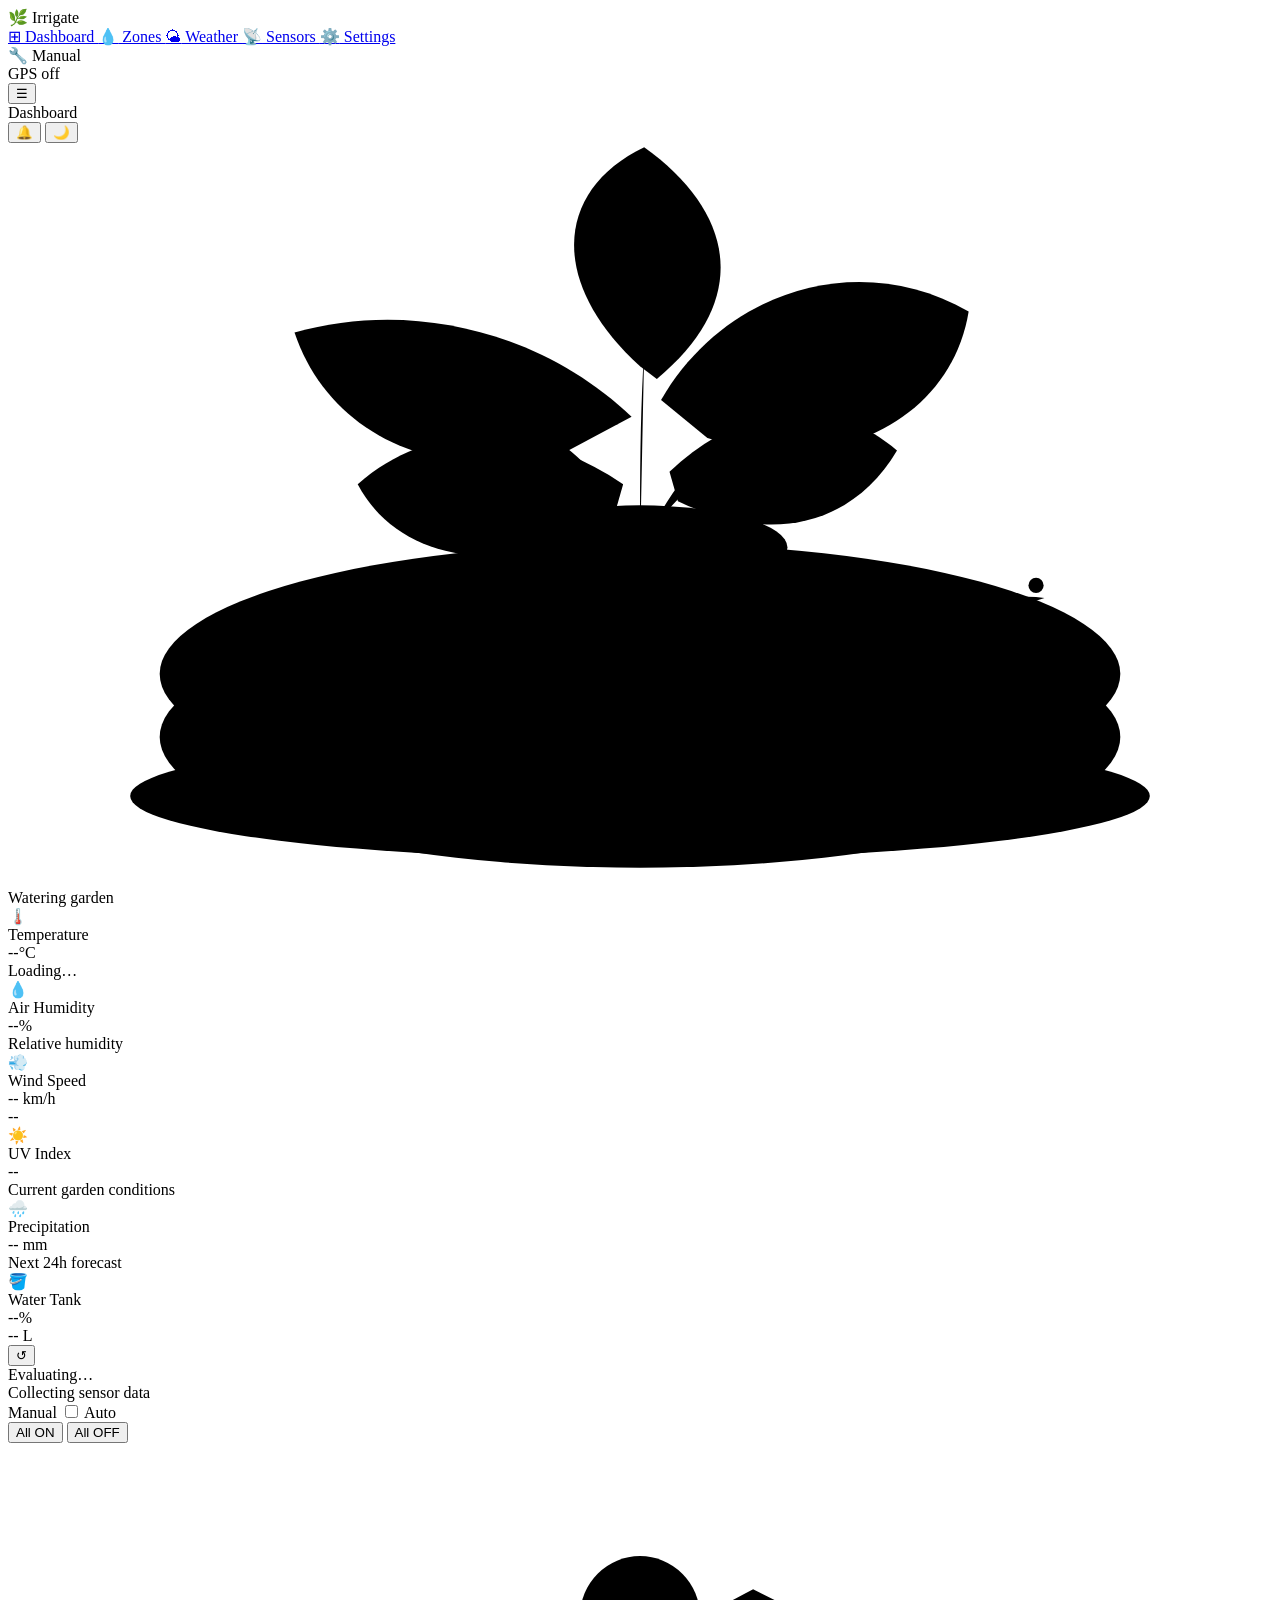
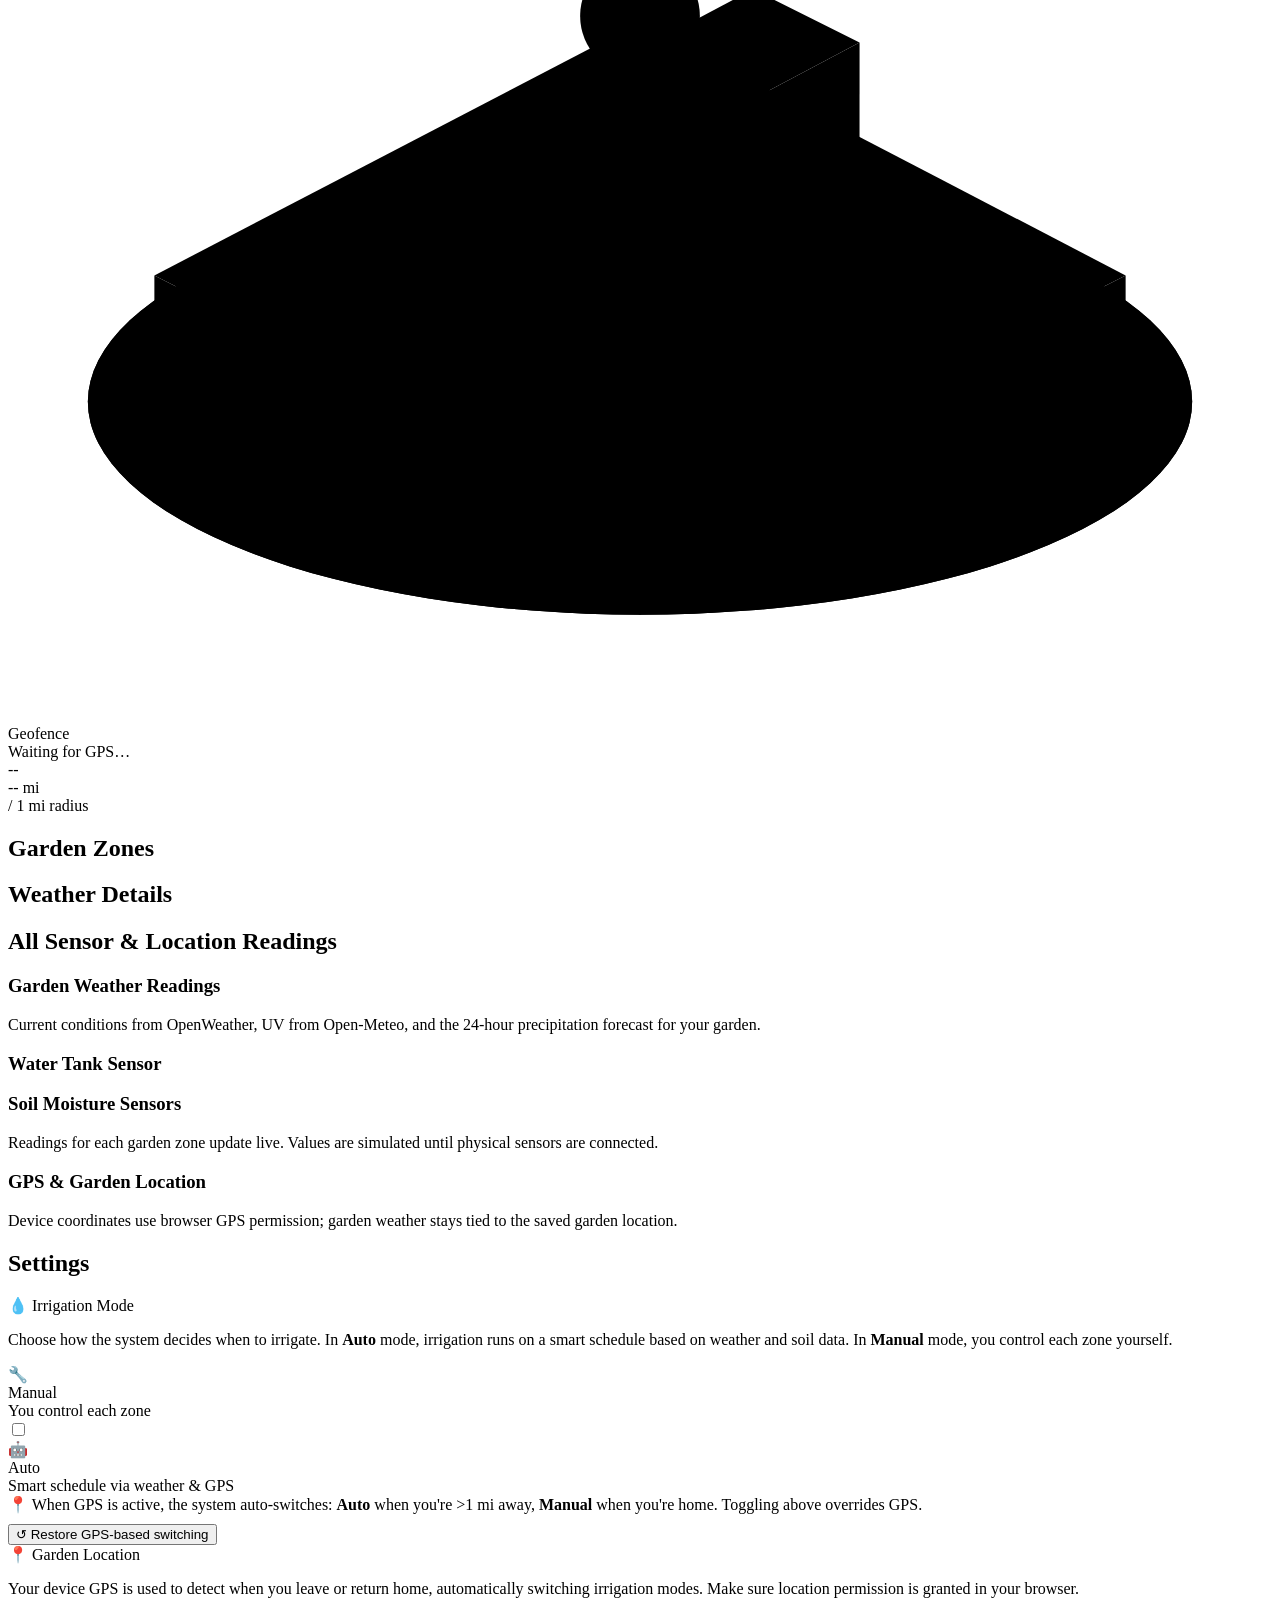
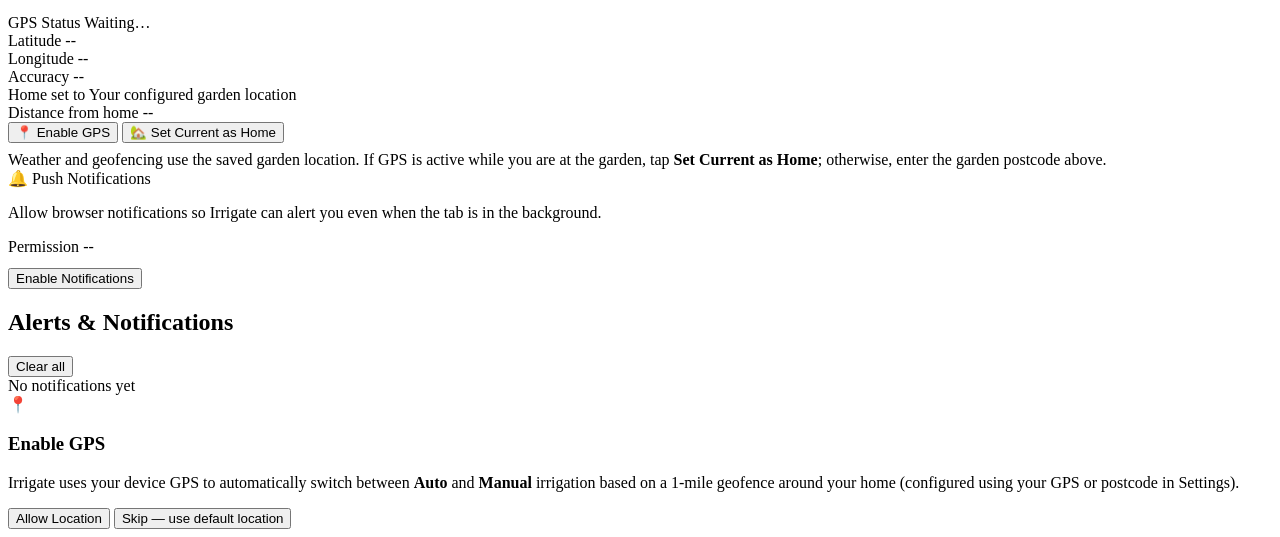
==== templates/index.html @ 815a8d0c "Match watering animation to 3D plant reference" ====
<!DOCTYPE html>
<html lang="en">
<head>
  <meta charset="UTF-8" />
  <meta name="viewport" content="width=device-width, initial-scale=1.0" />
  <title>🌿 Irrigate — Smart Garden</title>
  <link rel="stylesheet" href="static/css/style.css" />
  <link rel="preconnect" href="https://fonts.googleapis.com" />
  <link href="https://fonts.googleapis.com/css2?family=Inter:wght@300;400;500;600;700&display=swap" rel="stylesheet" />
  <script src="https://cdn.socket.io/4.7.2/socket.io.min.js"></script>
</head>
<body class="dark">

<!-- ══════════════════════════════════════════
     SIDEBAR
═══════════════════════════════════════════ -->
<aside class="sidebar" id="sidebar">
  <div class="sidebar-logo">
    <span class="logo-icon">🌿</span>
    <span class="logo-text">Irrigate</span>
  </div>

  <nav class="sidebar-nav">
    <a href="#" class="nav-item active" data-section="dashboard">
      <span class="nav-icon">⊞</span> Dashboard
    </a>
    <a href="#" class="nav-item" data-section="zones">
      <span class="nav-icon">💧</span> Zones
    </a>
    <a href="#" class="nav-item" data-section="weather">
      <span class="nav-icon">🌤</span> Weather
    </a>
    <a href="#" class="nav-item" data-section="sensors">
      <span class="nav-icon">📡</span> Sensors
    </a>
    <a href="#" class="nav-item" data-section="settings">
      <span class="nav-icon">⚙️</span> Settings
    </a>
  </nav>

  <div class="sidebar-bottom">
    <!-- Mode pill -->
    <div class="mode-pill" id="mode-pill">
      <span id="mode-icon">🔧</span>
      <span id="mode-label">Manual</span>
    </div>
    <!-- GPS status -->
    <div class="gps-status" id="gps-status">
      <span class="gps-dot" id="gps-dot"></span>
      <span id="gps-text">GPS off</span>
    </div>
  </div>
</aside>

<!-- ══════════════════════════════════════════
     MAIN CONTENT
═══════════════════════════════════════════ -->
<main class="main">

  <!-- Top bar -->
  <header class="topbar">
    <button class="hamburger" id="hamburger" aria-label="Toggle sidebar">☰</button>
    <div class="topbar-title" id="page-title">Dashboard</div>
    <div class="topbar-actions">
      <div class="connection-dot" id="conn-dot" title="Disconnected"></div>
      <button class="btn btn-sm btn-ghost topbar-alerts" id="alerts-btn" type="button" title="Open alerts" aria-label="Open alerts">
        <span aria-hidden="true">🔔</span>
        <span class="badge topbar-badge" id="notif-badge" style="display:none">0</span>
      </button>
      <button class="btn btn-sm btn-ghost" id="theme-btn" title="Toggle theme">🌙</button>
    </div>
  </header>

  <!-- ── DASHBOARD ── -->
  <section class="section active" id="section-dashboard">

    <div class="watering-animation" id="watering-animation" aria-hidden="true">
      <svg class="watering-animation-art" viewBox="0 0 300 176" focusable="false" role="img" aria-label="Animated potted plant on an aqua irrigation platform">
        <defs>
          <linearGradient id="watering-platform-side" x1="0" y1="0" x2="0" y2="1">
            <stop offset="0" stop-color="#149d8c" />
            <stop offset="1" stop-color="#075d60" />
          </linearGradient>
          <radialGradient id="watering-platform-surface" cx="45%" cy="32%" r="75%">
            <stop offset="0" stop-color="#42ffe0" />
            <stop offset=".72" stop-color="#14ddc8" />
            <stop offset="1" stop-color="#08a999" />
          </radialGradient>
          <linearGradient id="watering-pot-surface" x1="0" y1="0" x2="1" y2=".7">
            <stop offset="0" stop-color="#e8a36a" />
            <stop offset=".48" stop-color="#b9673c" />
            <stop offset="1" stop-color="#773d2d" />
          </linearGradient>
          <linearGradient id="watering-leaf-surface" x1="0" y1="0" x2="1" y2="1">
            <stop offset="0" stop-color="#d8f442" />
            <stop offset=".5" stop-color="#8cca32" />
            <stop offset="1" stop-color="#398b43" />
          </linearGradient>
          <linearGradient id="watering-leaf-light" x1="0" y1="0" x2="1" y2="1">
            <stop offset="0" stop-color="#efff73" />
            <stop offset="1" stop-color="#83c83d" />
          </linearGradient>
        </defs>
        <ellipse class="watering-shadow" cx="150" cy="155" rx="121" ry="15" />
        <g class="watering-platform">
          <ellipse class="watering-platform-side" cx="150" cy="141" rx="114" ry="31" />
          <ellipse class="watering-platform-top" cx="150" cy="126" rx="114" ry="31" />
          <ellipse class="watering-platform-edge" cx="150" cy="126" rx="108" ry="27" />
          <ellipse class="watering-platform-highlight" cx="150" cy="127" rx="82" ry="19" />
        </g>
        <g class="watering-orbit">
          <ellipse cx="150" cy="126" rx="96" ry="23" />
          <circle class="watering-drop drop-one" cx="63" cy="120" r="2.2" />
          <circle class="watering-drop drop-two" cx="228" cy="132" r="2.6" />
        </g>
        <g class="watering-plant">
          <g class="plant-leaf leaf-left">
            <path class="leaf-fill" d="M148 65C127 45 96 37 68 45c8 24 34 37 65 28Z" />
            <path class="leaf-vein" d="M145 67C120 56 97 48 74 47" />
          </g>
          <g class="plant-leaf leaf-right">
            <path class="leaf-fill leaf-fill-light" d="M155 61c15-26 47-36 73-21-4 25-31 40-62 30Z" />
            <path class="leaf-vein" d="M159 64c21-12 41-19 63-22" />
          </g>
          <g class="plant-leaf leaf-low">
            <path class="leaf-fill" d="M146 81c-22-15-46-15-63 0 10 19 37 23 61 7Z" />
            <path class="leaf-vein" d="M143 84c-19-7-36-9-53-3" />
          </g>
          <g class="plant-leaf leaf-top">
            <path class="leaf-fill leaf-fill-light" d="M150 53c-22-20-20-42 1-52 21 15 26 36 3 55Z" />
            <path class="leaf-vein" d="M151 51c1-18 1-31 0-45" />
          </g>
          <g class="plant-leaf leaf-right-low">
            <path class="leaf-fill" d="M157 78c18-17 39-18 54-5-10 17-29 23-52 12Z" />
            <path class="leaf-vein" d="M160 81c16-8 30-10 45-8" />
          </g>
          <path class="plant-stem" d="M150 98c0-19 0-33 1-49M148 97c-2-14-12-23-23-30M153 91c7-13 16-22 27-29" />
          <path class="plant-pot" d="M116 96h68l-8 27c-15 10-37 10-52 0Z" />
          <ellipse class="plant-pot-rim" cx="150" cy="96" rx="35" ry="10" />
          <ellipse class="plant-soil" cx="150" cy="96" rx="28" ry="6.4" />
          <path class="plant-pot-shine" d="M123 101l5 18" />
        </g>
        <g class="irrigation-spray">
          <path d="M221 116q13-10 25-8M220 120q17-3 30 3M218 124q10 3 17 10" />
          <circle class="watering-drop drop-three" cx="244" cy="105" r="1.8" />
          <circle class="watering-drop drop-four" cx="250" cy="124" r="1.5" />
          <circle class="watering-drop drop-five" cx="235" cy="139" r="1.7" />
        </g>
        <g class="irrigation-emitter">
          <rect x="216" y="119" width="5" height="14" rx="2" />
          <circle cx="218.5" cy="118" r="3" />
        </g>
      </svg>
      <span class="watering-animation-label" id="watering-animation-label">Watering garden</span>
    </div>

    <!-- Weather summary row -->
    <div class="card-row">
      <div class="card card-weather" id="card-weather">
        <div class="card-icon">🌡️</div>
        <div class="card-body">
          <div class="card-label">Temperature</div>
          <div class="card-value" id="temp-val">--°C</div>
          <div class="card-sub" id="weather-desc">Loading…</div>
        </div>
      </div>
      <div class="card" id="card-humidity">
        <div class="card-icon">💧</div>
        <div class="card-body">
          <div class="card-label">Air Humidity</div>
          <div class="card-value" id="humidity-val">--%</div>
          <div class="card-sub" id="humidity-sub">Relative humidity</div>
        </div>
      </div>
      <div class="card" id="card-wind">
        <div class="card-icon">💨</div>
        <div class="card-body">
          <div class="card-label">Wind Speed</div>
          <div class="card-value" id="wind-val">-- km/h</div>
          <div class="card-sub" id="wind-sub">--</div>
        </div>
      </div>
      <div class="card" id="card-uv">
        <div class="card-icon">☀️</div>
        <div class="card-body">
          <div class="card-label">UV Index</div>
          <div class="card-value" id="uv-val">--</div>
          <div class="card-sub" id="uv-sub">Current garden conditions</div>
        </div>
      </div>
      <div class="card" id="card-precipitation">
        <div class="card-icon">🌧️</div>
        <div class="card-body">
          <div class="card-label">Precipitation</div>
          <div class="card-value" id="precip-val">-- mm</div>
          <div class="card-sub" id="precip-sub">Next 24h forecast</div>
        </div>
      </div>
      <div class="card" id="card-tank">
        <div class="card-icon">🪣</div>
        <div class="card-body">
          <div class="card-label">Water Tank</div>
          <div class="card-value" id="tank-pct">--%</div>
          <div class="card-sub" id="tank-litres">-- L</div>
        </div>
        <button class="refill-btn" id="refill-btn" title="Refill tank">↺</button>
      </div>
    </div>

    <!-- Irrigation status banner with mode toggle -->
    <div class="irrigation-banner" id="irrigation-banner">
      <div class="banner-left">
        <div class="banner-indicator" id="banner-indicator">
          <div class="pulse-ring"></div>
          <div class="pulse-dot"></div>
        </div>
        <div>
          <div class="banner-title" id="banner-title">Evaluating…</div>
          <div class="banner-sub" id="banner-sub">Collecting sensor data</div>
        </div>
      </div>
      <div class="banner-right">
        <!-- Mode toggle -->
        <div class="mode-toggle-wrap">
          <span class="mode-toggle-label" id="mode-toggle-left">Manual</span>
          <label class="mode-toggle" title="Switch irrigation mode">
            <input type="checkbox" id="mode-checkbox" />
            <span class="mode-slider"></span>
          </label>
          <span class="mode-toggle-label" id="mode-toggle-right">Auto</span>
        </div>
        <div class="banner-zone-btns">
          <button class="btn btn-sm btn-success" id="btn-all-on">All ON</button>
          <button class="btn btn-sm btn-danger"  id="btn-all-off">All OFF</button>
        </div>
      </div>
    </div>

    <!-- Zone cards -->
    <div class="zones-grid" id="zones-grid"></div>

    <!-- Geofence card — GPS only -->
    <div class="geo-card">
      <div class="geo-visual" aria-hidden="true">
        <svg viewBox="0 0 190 132" focusable="false">
          <ellipse class="geo-radius-glow" cx="95" cy="84" rx="83" ry="32" />
          <ellipse class="geo-radius-ring" cx="95" cy="84" rx="83" ry="32" />
          <polygon class="geo-platform-side geo-platform-left" points="22,65 95,102 95,116 22,79" />
          <polygon class="geo-platform-side geo-platform-right" points="95,102 168,65 168,79 95,116" />
          <polygon class="geo-platform-top" points="95,27 168,65 95,102 22,65" />
          <polygon class="geo-bed" points="52,60 78,46 99,57 73,71" />
          <polygon class="geo-bed-inner" points="58,59 78,49 93,57 73,67" />
          <polygon class="geo-bed" points="94,79 120,65 145,78 119,92" />
          <polygon class="geo-bed-inner" points="101,78 120,68 138,78 119,88" />
          <path class="geo-path" d="m82 43 16-8 35 18-16 8Z" />
          <g class="geo-greenhouse">
            <path class="greenhouse-side" d="m111 39 17-9v19l-17 9Z" />
            <path class="greenhouse-front" d="m95 31 16 8v19l-16-8Z" />
            <path class="greenhouse-roof" d="m95 31 17-9 16 8-17 9Z" />
            <path class="greenhouse-ridge" d="m112 22v26" />
          </g>
          <g class="geo-pin">
            <circle cx="95" cy="26" r="9" />
            <path d="M95 39 90 29h10Z" />
            <circle class="geo-pin-core" cx="95" cy="26" r="3" />
          </g>
        </svg>
      </div>
      <div class="geo-body">
        <div class="geo-title">Geofence</div>
        <div class="geo-sub" id="geo-sub">Waiting for GPS…</div>
        <div class="geo-coords" id="geo-coords">--</div>
      </div>
      <div class="geo-right">
        <div class="geo-distance" id="geo-distance">-- mi</div>
        <div class="geo-radius">/ 1 mi radius</div>
      </div>
    </div>

  </section>

  <!-- ── ZONES ── -->
  <section class="section" id="section-zones">
    <h2 class="section-heading">Garden Zones</h2>
    <div class="zones-detail-grid" id="zones-detail-grid"></div>
  </section>

  <!-- ── WEATHER ── -->
  <section class="section" id="section-weather">
    <h2 class="section-heading">Weather Details</h2>
    <div class="weather-detail-grid" id="weather-detail-grid"></div>
  </section>

  <!-- ── SENSORS ── -->
  <section class="section" id="section-sensors">
    <h2 class="section-heading">All Sensor &amp; Location Readings</h2>
    <div class="sensor-group">
      <div class="sensor-group-heading">
        <h3 class="sensor-group-title">Garden Weather Readings</h3>
        <p class="sensor-group-note">Current conditions from OpenWeather, UV from Open-Meteo, and the 24-hour precipitation forecast for your garden.</p>
      </div>
      <div class="sensor-grid" id="weather-sensor-grid"></div>
    </div>
    <div class="sensor-group">
      <div class="sensor-group-heading">
        <h3 class="sensor-group-title">Water Tank Sensor</h3>
      </div>
      <div class="sensor-grid" id="sensor-grid"></div>
    </div>
    <div class="sensor-group">
      <div class="sensor-group-heading">
        <h3 class="sensor-group-title">Soil Moisture Sensors</h3>
        <p class="sensor-group-note">Readings for each garden zone update live. Values are simulated until physical sensors are connected.</p>
      </div>
      <div class="sensor-grid" id="moisture-sensor-grid"></div>
    </div>
    <div class="sensor-group">
      <div class="sensor-group-heading">
        <h3 class="sensor-group-title">GPS &amp; Garden Location</h3>
        <p class="sensor-group-note">Device coordinates use browser GPS permission; garden weather stays tied to the saved garden location.</p>
      </div>
      <div class="sensor-grid" id="gps-sensor-grid"></div>
    </div>
  </section>

  <!-- ── SETTINGS ── -->
  <section class="section" id="section-settings">
    <h2 class="section-heading">Settings</h2>
    <div class="settings-grid">

      <!-- Irrigation Mode card -->
      <div class="settings-card">
        <div class="settings-card-title">💧 Irrigation Mode</div>
        <p class="settings-desc">
          Choose how the system decides when to irrigate. In <strong>Auto</strong> mode, irrigation runs on a smart schedule based on weather and soil data. In <strong>Manual</strong> mode, you control each zone yourself.
        </p>
        <div class="mode-option-row">
          <div class="mode-option" id="opt-manual">
            <div class="mode-option-icon">🔧</div>
            <div class="mode-option-title">Manual</div>
            <div class="mode-option-desc">You control each zone</div>
          </div>
          <label class="mode-toggle big">
            <input type="checkbox" id="mode-checkbox-settings" />
            <span class="mode-slider"></span>
          </label>
          <div class="mode-option" id="opt-auto">
            <div class="mode-option-icon">🤖</div>
            <div class="mode-option-title">Auto</div>
            <div class="mode-option-desc">Smart schedule via weather &amp; GPS</div>
          </div>
        </div>
        <div class="settings-note" id="mode-gps-note">
          📍 When GPS is active, the system auto-switches: <strong>Auto</strong> when you're &gt;1 mi away, <strong>Manual</strong> when you're home. Toggling above overrides GPS.
        </div>
        <button class="btn btn-sm btn-outline" id="restore-gps-mode-btn" style="margin-top:10px">
          ↺ Restore GPS-based switching
        </button>
      </div>

      <!-- Location card -->
      <div class="settings-card">
        <div class="settings-card-title">📍 Garden Location</div>
        <p class="settings-desc">
          Your device GPS is used to detect when you leave or return home, automatically switching irrigation modes. Make sure location permission is granted in your browser.
        </p>

        <div class="loc-info-grid">
          <div class="loc-info-row">
            <span class="loc-info-key">GPS Status</span>
            <span class="loc-info-val" id="sett-gps-status">Waiting…</span>
          </div>
          <div class="loc-info-row">
            <span class="loc-info-key">Latitude</span>
            <span class="loc-info-val" id="sett-lat">--</span>
          </div>
          <div class="loc-info-row">
            <span class="loc-info-key">Longitude</span>
            <span class="loc-info-val" id="sett-lon">--</span>
          </div>
          <div class="loc-info-row">
            <span class="loc-info-key">Accuracy</span>
            <span class="loc-info-val" id="sett-acc">--</span>
          </div>
          <div class="loc-info-row">
            <span class="loc-info-key">Home set to</span>
            <span class="loc-info-val" id="sett-home">Your configured garden location</span>
          </div>
          <div class="loc-info-row">
            <span class="loc-info-key">Distance from home</span>
            <span class="loc-info-val" id="sett-distance">--</span>
          </div>
        </div>

        <div class="loc-btn-row">
          <button class="btn btn-sm btn-primary" id="sett-gps-btn">📍 Enable GPS</button>
          <button class="btn btn-sm btn-outline" id="sett-set-home-btn">🏡 Set Current as Home</button>
        </div>
        <div class="settings-note" style="margin-top:8px">
          Weather and geofencing use the saved garden location. If GPS is active while you are at the garden, tap <strong>Set Current as Home</strong>; otherwise, enter the garden postcode above.
        </div>
      </div>

      <!-- Notifications card -->
      <div class="settings-card">
        <div class="settings-card-title">🔔 Push Notifications</div>
        <p class="settings-desc">Allow browser notifications so Irrigate can alert you even when the tab is in the background.</p>
        <div class="loc-info-grid">
          <div class="loc-info-row">
            <span class="loc-info-key">Permission</span>
            <span class="loc-info-val" id="sett-notif-perm">--</span>
          </div>
        </div>
        <button class="btn btn-sm btn-primary" id="sett-notif-btn" style="margin-top:12px">Enable Notifications</button>
      </div>

    </div>
  </section>

  <!-- ── NOTIFICATIONS ── -->
  <section class="section" id="section-notifications">
    <div class="notif-header">
      <h2 class="section-heading">Alerts &amp; Notifications</h2>
      <button class="btn btn-sm btn-ghost" id="clear-notifs-btn">Clear all</button>
    </div>
    <div class="notif-list" id="notif-list">
      <div class="notif-empty">No notifications yet</div>
    </div>
  </section>

</main>

<!-- Toast container -->
<div class="toast-container" id="toast-container"></div>

<!-- GPS permission modal -->
<div class="modal-overlay hidden" id="gps-modal">
  <div class="modal">
    <div class="modal-icon">📍</div>
    <h3>Enable GPS</h3>
    <p>Irrigate uses your device GPS to automatically switch between <strong>Auto</strong> and <strong>Manual</strong> irrigation based on a 1-mile geofence around your home (configured using your GPS or postcode in Settings).</p>
    <button class="btn btn-primary btn-full" id="gps-allow-btn">Allow Location</button>
    <button class="btn btn-ghost btn-full" id="gps-skip-btn">Skip — use default location</button>
  </div>
</div>

<script src="static/js/app.js"></script>
</body>
</html>
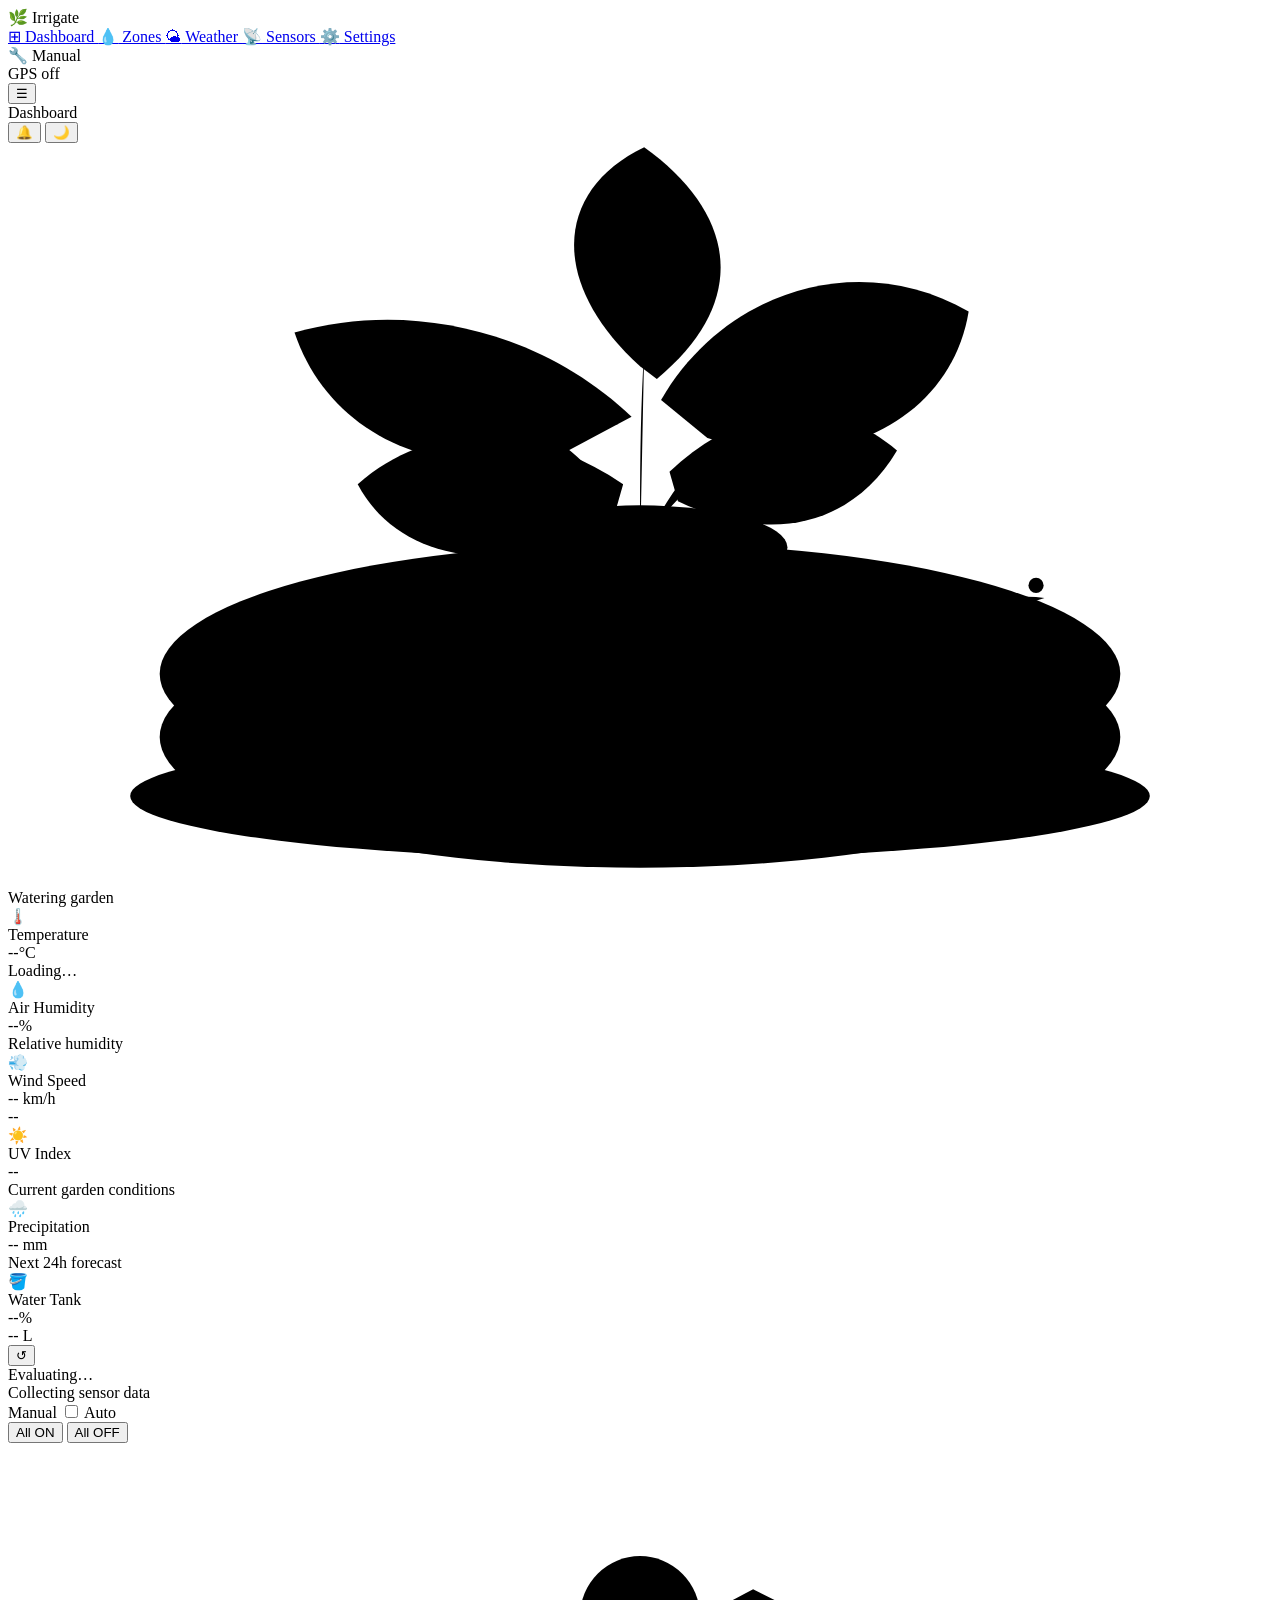
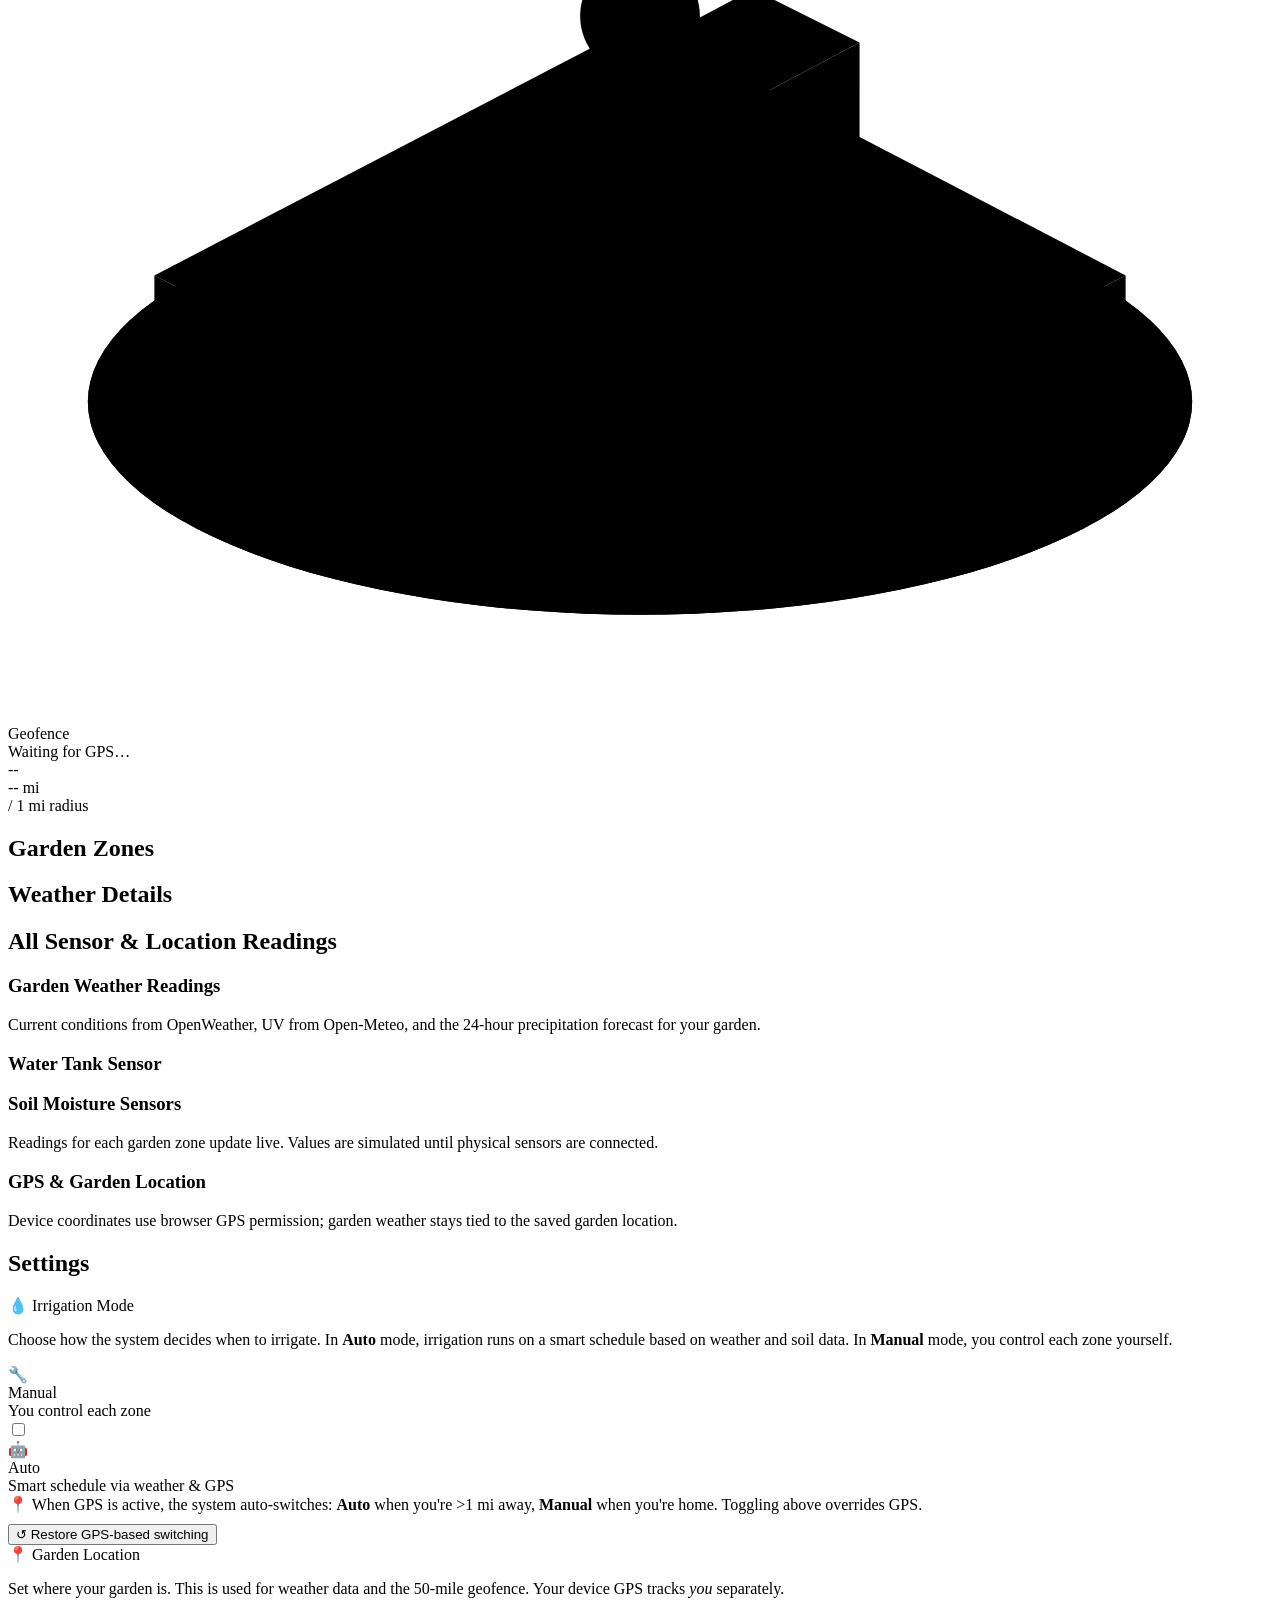
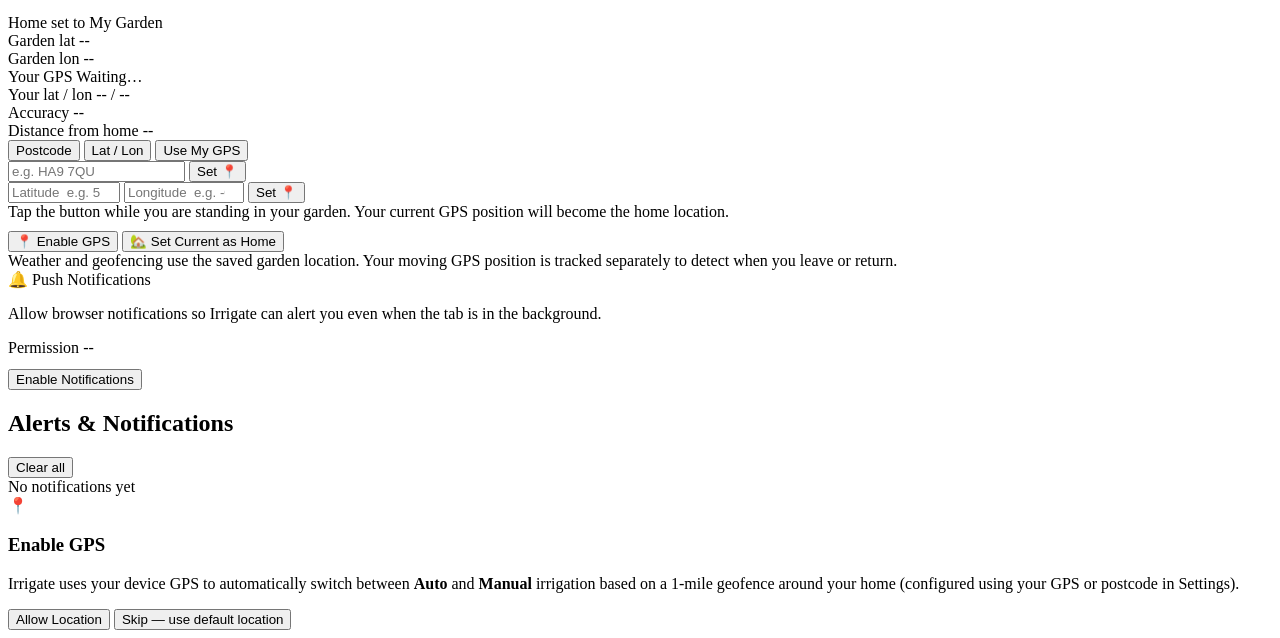
==== commit 96ec17d3: "feat: add postcode/lat-lon/GPS tabs for garden location in settings" ====
--- a/templates/index.html
+++ b/templates/index.html
@@ -362,42 +362,86 @@
       <div class="settings-card">
         <div class="settings-card-title">📍 Garden Location</div>
         <p class="settings-desc">
-          Your device GPS is used to detect when you leave or return home, automatically switching irrigation modes. Make sure location permission is granted in your browser.
+          Set where your garden is. This is used for weather data and the 50-mile geofence.
+          Your device GPS tracks <em>you</em> separately.
         </p>
 
+        <!-- Current home info -->
         <div class="loc-info-grid">
           <div class="loc-info-row">
-            <span class="loc-info-key">GPS Status</span>
+            <span class="loc-info-key">Home set to</span>
+            <span class="loc-info-val" id="sett-home">My Garden</span>
+          </div>
+          <div class="loc-info-row">
+            <span class="loc-info-key">Garden lat</span>
+            <span class="loc-info-val" id="sett-home-lat">--</span>
+          </div>
+          <div class="loc-info-row">
+            <span class="loc-info-key">Garden lon</span>
+            <span class="loc-info-val" id="sett-home-lon">--</span>
+          </div>
+          <div class="loc-info-row">
+            <span class="loc-info-key">Your GPS</span>
             <span class="loc-info-val" id="sett-gps-status">Waiting…</span>
           </div>
           <div class="loc-info-row">
-            <span class="loc-info-key">Latitude</span>
-            <span class="loc-info-val" id="sett-lat">--</span>
-          </div>
-          <div class="loc-info-row">
-            <span class="loc-info-key">Longitude</span>
-            <span class="loc-info-val" id="sett-lon">--</span>
+            <span class="loc-info-key">Your lat / lon</span>
+            <span class="loc-info-val"><span id="sett-lat">--</span> / <span id="sett-lon">--</span></span>
           </div>
           <div class="loc-info-row">
             <span class="loc-info-key">Accuracy</span>
             <span class="loc-info-val" id="sett-acc">--</span>
           </div>
           <div class="loc-info-row">
-            <span class="loc-info-key">Home set to</span>
-            <span class="loc-info-val" id="sett-home">Your configured garden location</span>
-          </div>
-          <div class="loc-info-row">
             <span class="loc-info-key">Distance from home</span>
             <span class="loc-info-val" id="sett-distance">--</span>
           </div>
         </div>
 
-        <div class="loc-btn-row">
-          <button class="btn btn-sm btn-primary" id="sett-gps-btn">📍 Enable GPS</button>
-          <button class="btn btn-sm btn-outline" id="sett-set-home-btn">🏡 Set Current as Home</button>
-        </div>
-        <div class="settings-note" style="margin-top:8px">
-          Weather and geofencing use the saved garden location. If GPS is active while you are at the garden, tap <strong>Set Current as Home</strong>; otherwise, enter the garden postcode above.
+        <!-- Input method tabs -->
+        <div class="loc-tabs">
+          <button class="loc-tab active" data-tab="postcode">Postcode</button>
+          <button class="loc-tab" data-tab="latlon">Lat / Lon</button>
+          <button class="loc-tab" data-tab="gps">Use My GPS</button>
+        </div>
+
+        <!-- Tab: Postcode -->
+        <div class="loc-tab-panel active" id="tab-postcode">
+          <div class="loc-input-row">
+            <input id="postcode-input" type="text" class="loc-input"
+                   placeholder="e.g. HA9 7QU" maxlength="8"
+                   autocomplete="off" spellcheck="false" />
+            <button class="btn btn-sm btn-primary" id="set-postcode-btn">Set 📍</button>
+          </div>
+          <div class="loc-feedback" id="postcode-result"></div>
+        </div>
+
+        <!-- Tab: Lat / Lon -->
+        <div class="loc-tab-panel" id="tab-latlon">
+          <div class="loc-input-row">
+            <input id="manual-lat" type="number" class="loc-input" step="0.000001"
+                   min="-90" max="90" placeholder="Latitude  e.g. 51.5603" />
+            <input id="manual-lon" type="number" class="loc-input" step="0.000001"
+                   min="-180" max="180" placeholder="Longitude  e.g. -0.2937" />
+            <button class="btn btn-sm btn-primary" id="set-latlon-btn">Set 📍</button>
+          </div>
+          <div class="loc-feedback" id="latlon-result"></div>
+        </div>
+
+        <!-- Tab: GPS -->
+        <div class="loc-tab-panel" id="tab-gps">
+          <p class="settings-desc" style="margin:0">
+            Tap the button while you are standing in your garden. Your current GPS position will become the home location.
+          </p>
+          <div class="loc-btn-row" style="margin-top:10px">
+            <button class="btn btn-sm btn-primary" id="sett-gps-btn">📍 Enable GPS</button>
+            <button class="btn btn-sm btn-outline" id="sett-set-home-btn">🏡 Set Current as Home</button>
+          </div>
+          <div class="loc-feedback" id="gps-home-result"></div>
+        </div>
+
+        <div class="settings-note">
+          Weather and geofencing use the saved garden location. Your moving GPS position is tracked separately to detect when you leave or return.
         </div>
       </div>
 
@@ -444,6 +488,6 @@
   </div>
 </div>
 
-<script src="static/js/app.js"></script>
+<script src="static/js/app.js?v=auto-hold-2"></script>
 </body>
 </html>
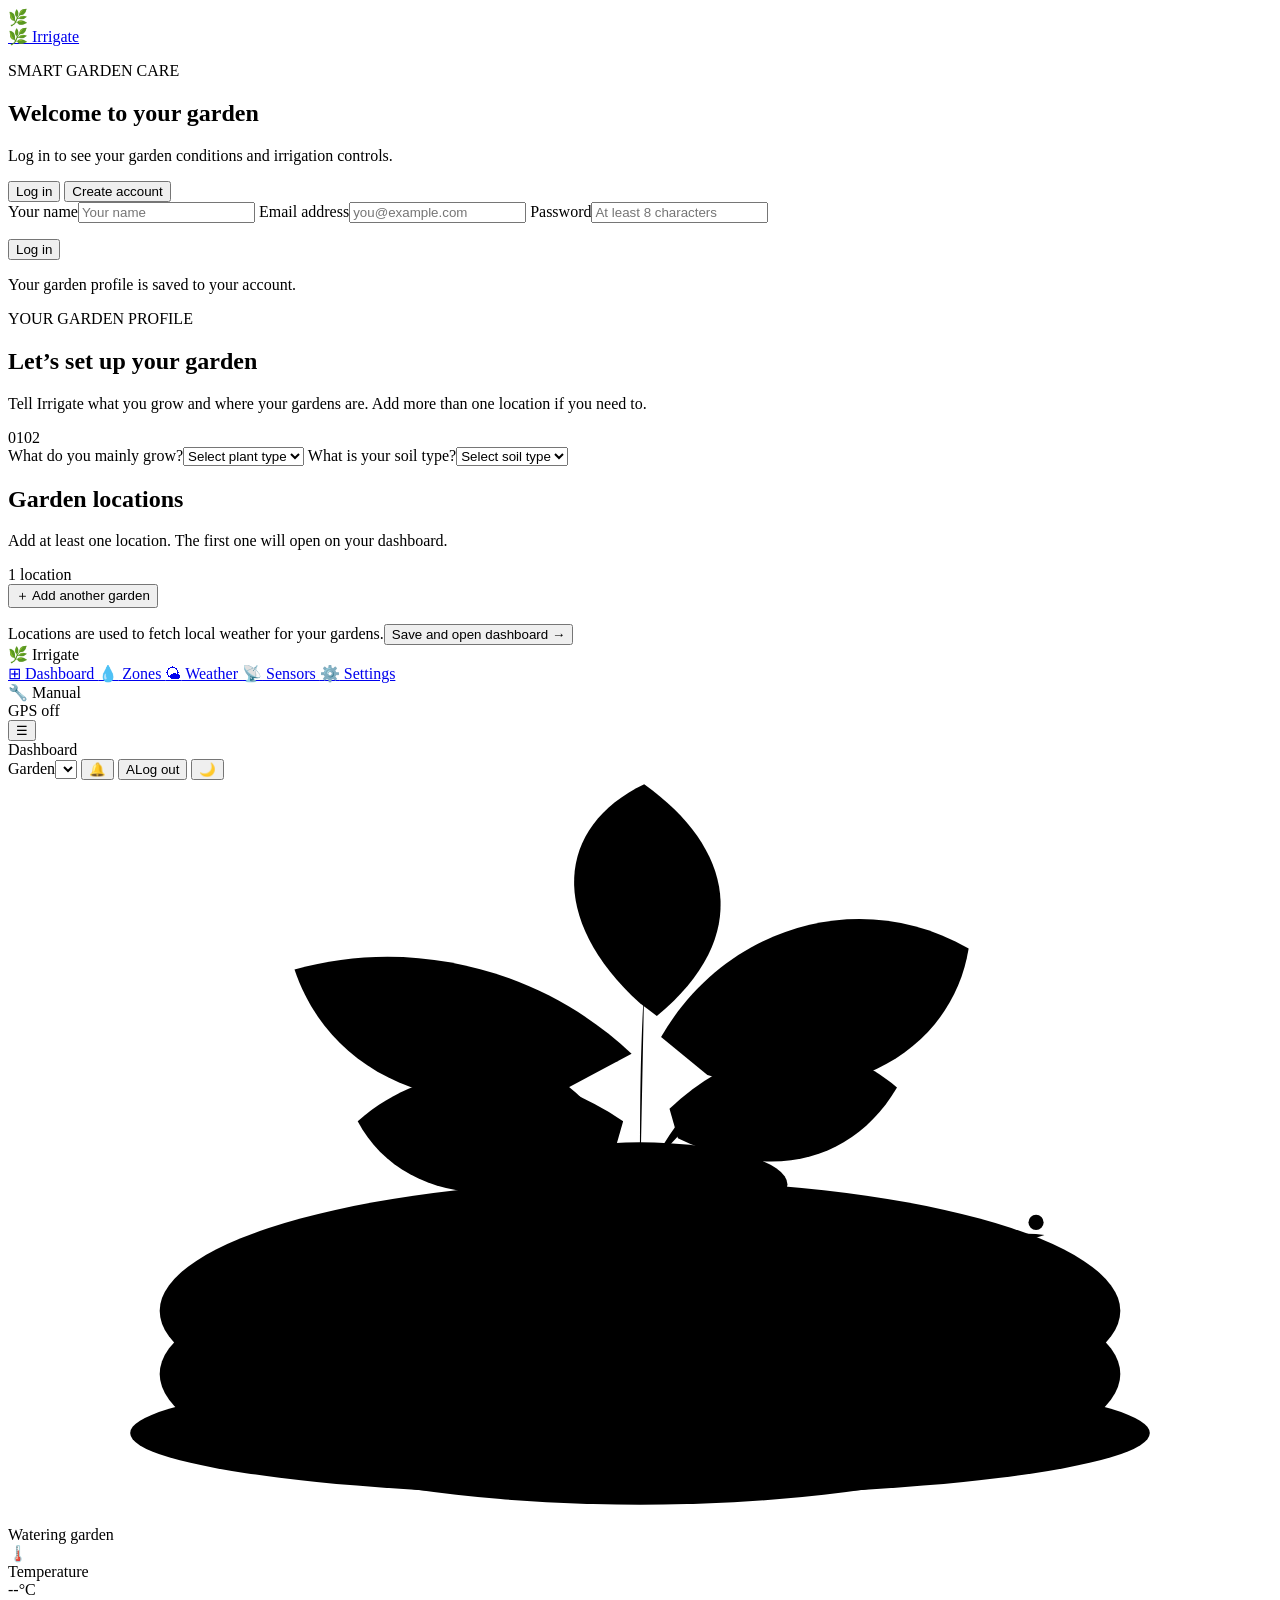
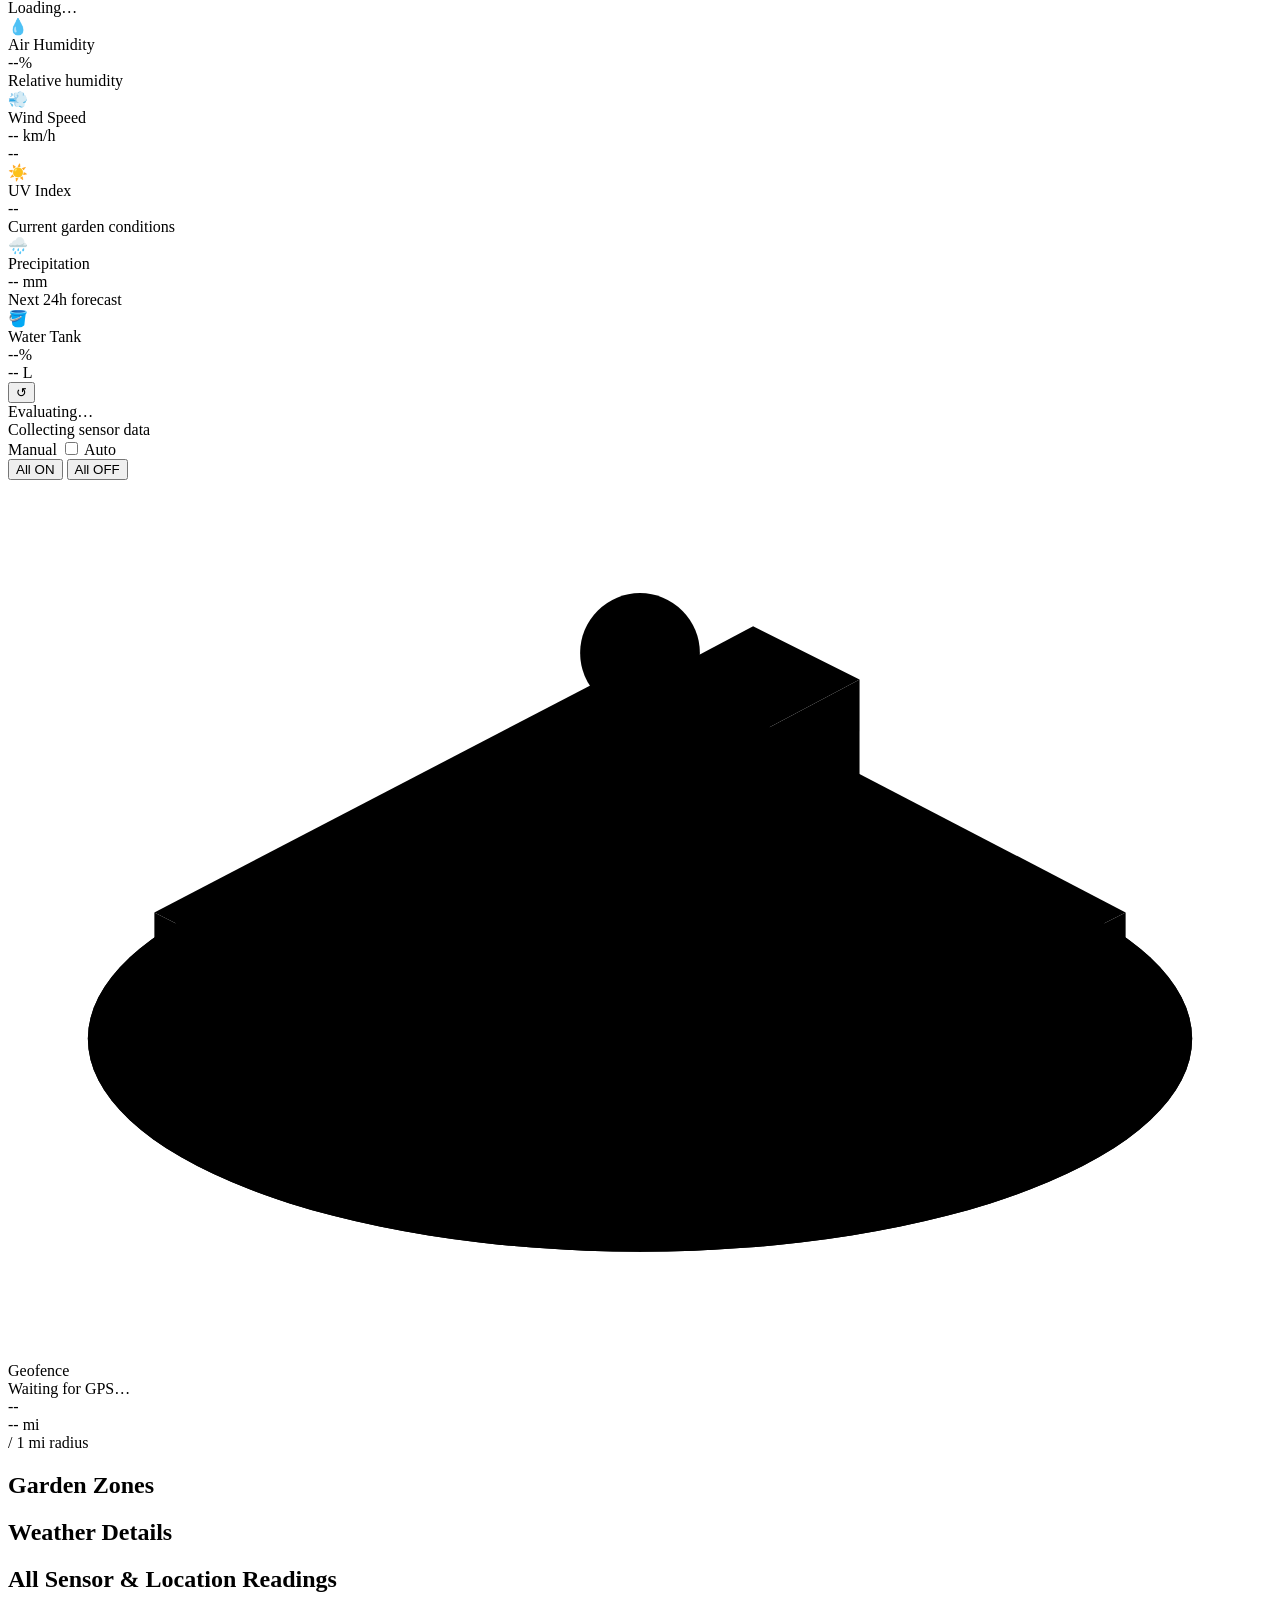
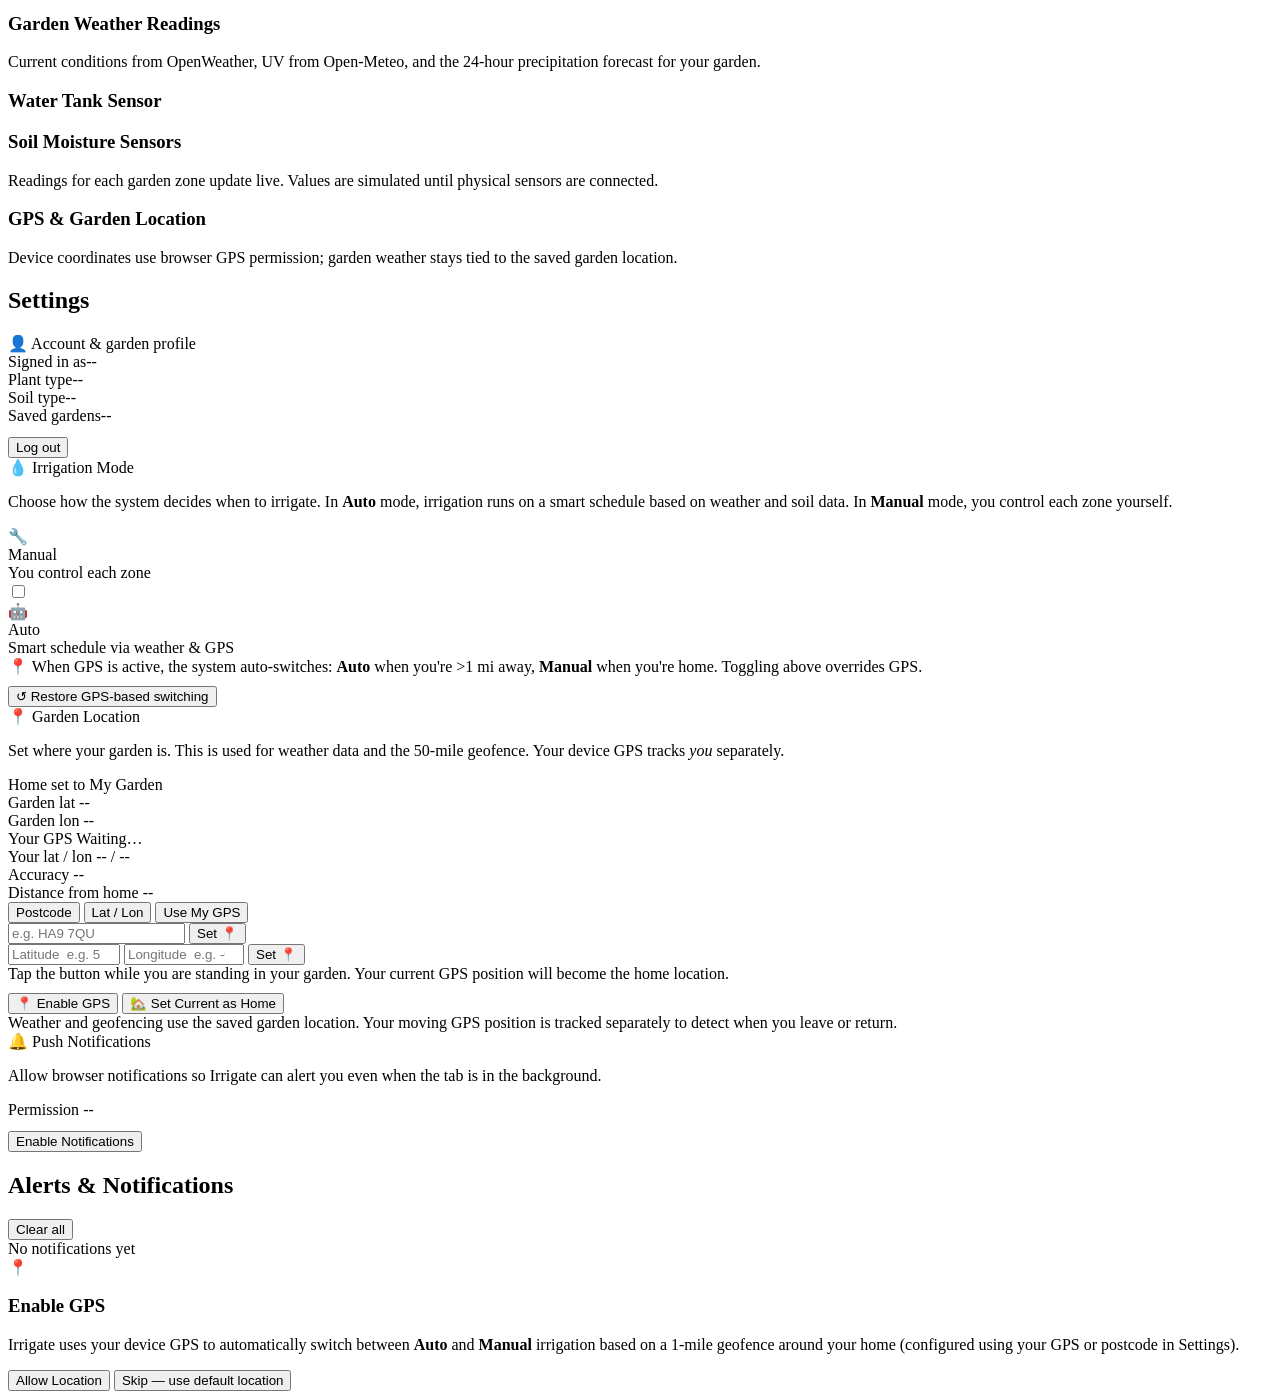
==== commit 2c7238e3: "Add account login and garden onboarding" ====
--- a/templates/index.html
+++ b/templates/index.html
@@ -4,12 +4,68 @@
   <meta charset="UTF-8" />
   <meta name="viewport" content="width=device-width, initial-scale=1.0" />
   <title>🌿 Irrigate — Smart Garden</title>
-  <link rel="stylesheet" href="static/css/style.css" />
+  <link rel="stylesheet" href="static/css/style.css?v=auth-onboarding-2" />
   <link rel="preconnect" href="https://fonts.googleapis.com" />
   <link href="https://fonts.googleapis.com/css2?family=Inter:wght@300;400;500;600;700&display=swap" rel="stylesheet" />
   <script src="https://cdn.socket.io/4.7.2/socket.io.min.js"></script>
 </head>
-<body class="dark">
+<body class="dark auth-locked">
+
+<section class="auth-shell" id="auth-shell" aria-labelledby="auth-title">
+  <div class="auth-backdrop" aria-hidden="true">
+    <div class="auth-orb auth-orb-one"></div><div class="auth-orb auth-orb-two"></div>
+    <div class="auth-leaf-mark">🌿</div>
+  </div>
+  <div class="auth-card">
+    <a class="auth-brand" href="#"><span>🌿</span> Irrigate</a>
+    <p class="auth-eyebrow">SMART GARDEN CARE</p>
+    <h1 id="auth-title">Welcome to your garden</h1>
+    <p class="auth-intro">Log in to see your garden conditions and irrigation controls.</p>
+    <div class="auth-tabs" role="tablist" aria-label="Account access">
+      <button class="auth-tab active" id="auth-login-tab" type="button" role="tab" aria-selected="true">Log in</button>
+      <button class="auth-tab" id="auth-signup-tab" type="button" role="tab" aria-selected="false">Create account</button>
+    </div>
+    <form id="auth-form" class="auth-form">
+      <label class="auth-field auth-signup-only hidden" id="auth-name-field"><span>Your name</span><input id="auth-name" type="text" autocomplete="name" maxlength="80" placeholder="Your name" /></label>
+      <label class="auth-field"><span>Email address</span><input id="auth-email" type="email" autocomplete="email" maxlength="254" required placeholder="you@example.com" /></label>
+      <label class="auth-field"><span>Password</span><input id="auth-password" type="password" autocomplete="current-password" minlength="8" maxlength="128" required placeholder="At least 8 characters" /></label>
+      <p class="auth-error" id="auth-error" role="alert" aria-live="polite"></p>
+      <button class="btn btn-primary btn-full auth-submit" id="auth-submit" type="submit">Log in</button>
+    </form>
+    <p class="auth-footnote">Your garden profile is saved to your account.</p>
+  </div>
+</section>
+
+<section class="onboarding-shell hidden" id="onboarding-shell" aria-labelledby="onboarding-title">
+  <div class="onboarding-card">
+    <div class="onboarding-head">
+      <div><p class="auth-eyebrow">YOUR GARDEN PROFILE</p><h1 id="onboarding-title">Let’s set up your garden</h1><p class="auth-intro">Tell Irrigate what you grow and where your gardens are. Add more than one location if you need to.</p></div>
+      <div class="onboarding-step"><span>01</span><i></i><span>02</span></div>
+    </div>
+    <form id="onboarding-form" class="onboarding-form">
+      <div class="onboarding-types">
+        <label class="auth-field"><span>What do you mainly grow?</span><select id="onboarding-plant" required><option value="">Select plant type</option><option>Vegetables</option><option>Herbs</option><option>Flowers</option><option>Lawn</option><option>Fruit trees</option><option>Mixed garden</option><option>Other</option></select></label>
+        <label class="auth-field"><span>What is your soil type?</span><select id="onboarding-soil" required><option value="">Select soil type</option><option>Loamy</option><option>Clay</option><option>Sandy</option><option>Silty</option><option>Peaty</option><option>Chalky</option><option>Other</option></select></label>
+      </div>
+      <div class="onboarding-location-heading"><div><h2>Garden locations</h2><p>Add at least one location. The first one will open on your dashboard.</p></div><span class="location-count" id="onboarding-location-count">1 location</span></div>
+      <div class="onboarding-gardens" id="onboarding-gardens"></div>
+      <button class="btn btn-outline add-garden-btn" type="button" id="add-onboarding-garden">＋ Add another garden</button>
+      <p class="auth-error" id="onboarding-error" role="alert" aria-live="polite"></p>
+      <div class="onboarding-footer"><span>Locations are used to fetch local weather for your gardens.</span><button class="btn btn-primary onboarding-submit" id="onboarding-submit" type="submit">Save and open dashboard <span aria-hidden="true">→</span></button></div>
+    </form>
+  </div>
+</section>
+
+<template id="onboarding-garden-template">
+  <article class="setup-garden-card" data-garden-row>
+    <div class="setup-garden-head"><div class="setup-garden-icon">📍</div><div class="setup-garden-title"><strong data-garden-title>Garden 1</strong><span data-garden-coordinate>Choose a postcode or use GPS</span></div><button class="icon-button remove-garden-btn" type="button" data-garden-remove aria-label="Remove garden">×</button></div>
+    <div class="setup-garden-fields">
+      <label class="auth-field"><span>Garden name</span><input data-garden-name type="text" maxlength="80" required placeholder="Back garden" /></label>
+      <label class="auth-field"><span>UK postcode</span><div class="postcode-field"><input data-garden-postcode type="text" maxlength="8" autocomplete="postal-code" placeholder="e.g. HA9 7QU" /><button class="btn btn-sm btn-outline" type="button" data-garden-find>Find</button></div></label>
+    </div>
+    <div class="setup-garden-actions"><button class="text-action" type="button" data-garden-gps>◎ Use current GPS</button><span data-garden-result role="status"></span></div>
+  </article>
+</template>
 
 <!-- ══════════════════════════════════════════
      SIDEBAR
@@ -63,10 +119,12 @@
     <div class="topbar-title" id="page-title">Dashboard</div>
     <div class="topbar-actions">
       <div class="connection-dot" id="conn-dot" title="Disconnected"></div>
+      <label class="garden-switcher hidden" id="garden-switcher-wrap"><span>Garden</span><select id="active-garden-select" aria-label="Active garden"></select></label>
       <button class="btn btn-sm btn-ghost topbar-alerts" id="alerts-btn" type="button" title="Open alerts" aria-label="Open alerts">
         <span aria-hidden="true">🔔</span>
         <span class="badge topbar-badge" id="notif-badge" style="display:none">0</span>
       </button>
+      <button class="btn btn-sm btn-ghost account-menu-btn" id="logout-btn" type="button" title="Log out"><span id="account-avatar">A</span><span class="logout-label">Log out</span></button>
       <button class="btn btn-sm btn-ghost" id="theme-btn" title="Toggle theme">🌙</button>
     </div>
   </header>
@@ -328,6 +386,17 @@
     <h2 class="section-heading">Settings</h2>
     <div class="settings-grid">
 
+      <div class="settings-card">
+        <div class="settings-card-title">👤 Account &amp; garden profile</div>
+        <div class="loc-info-grid">
+          <div class="loc-info-row"><span class="loc-info-key">Signed in as</span><span class="loc-info-val" id="sett-account-email">--</span></div>
+          <div class="loc-info-row"><span class="loc-info-key">Plant type</span><span class="loc-info-val" id="sett-plant-type">--</span></div>
+          <div class="loc-info-row"><span class="loc-info-key">Soil type</span><span class="loc-info-val" id="sett-soil-type">--</span></div>
+          <div class="loc-info-row"><span class="loc-info-key">Saved gardens</span><span class="loc-info-val" id="sett-garden-count">--</span></div>
+        </div>
+        <button class="btn btn-sm btn-outline" id="settings-logout-btn" type="button" style="margin-top:12px">Log out</button>
+      </div>
+
       <!-- Irrigation Mode card -->
       <div class="settings-card">
         <div class="settings-card-title">💧 Irrigation Mode</div>
@@ -488,6 +557,6 @@
   </div>
 </div>
 
-<script src="static/js/app.js?v=auto-hold-2"></script>
+<script src="static/js/app.js?v=auth-onboarding-2"></script>
 </body>
 </html>
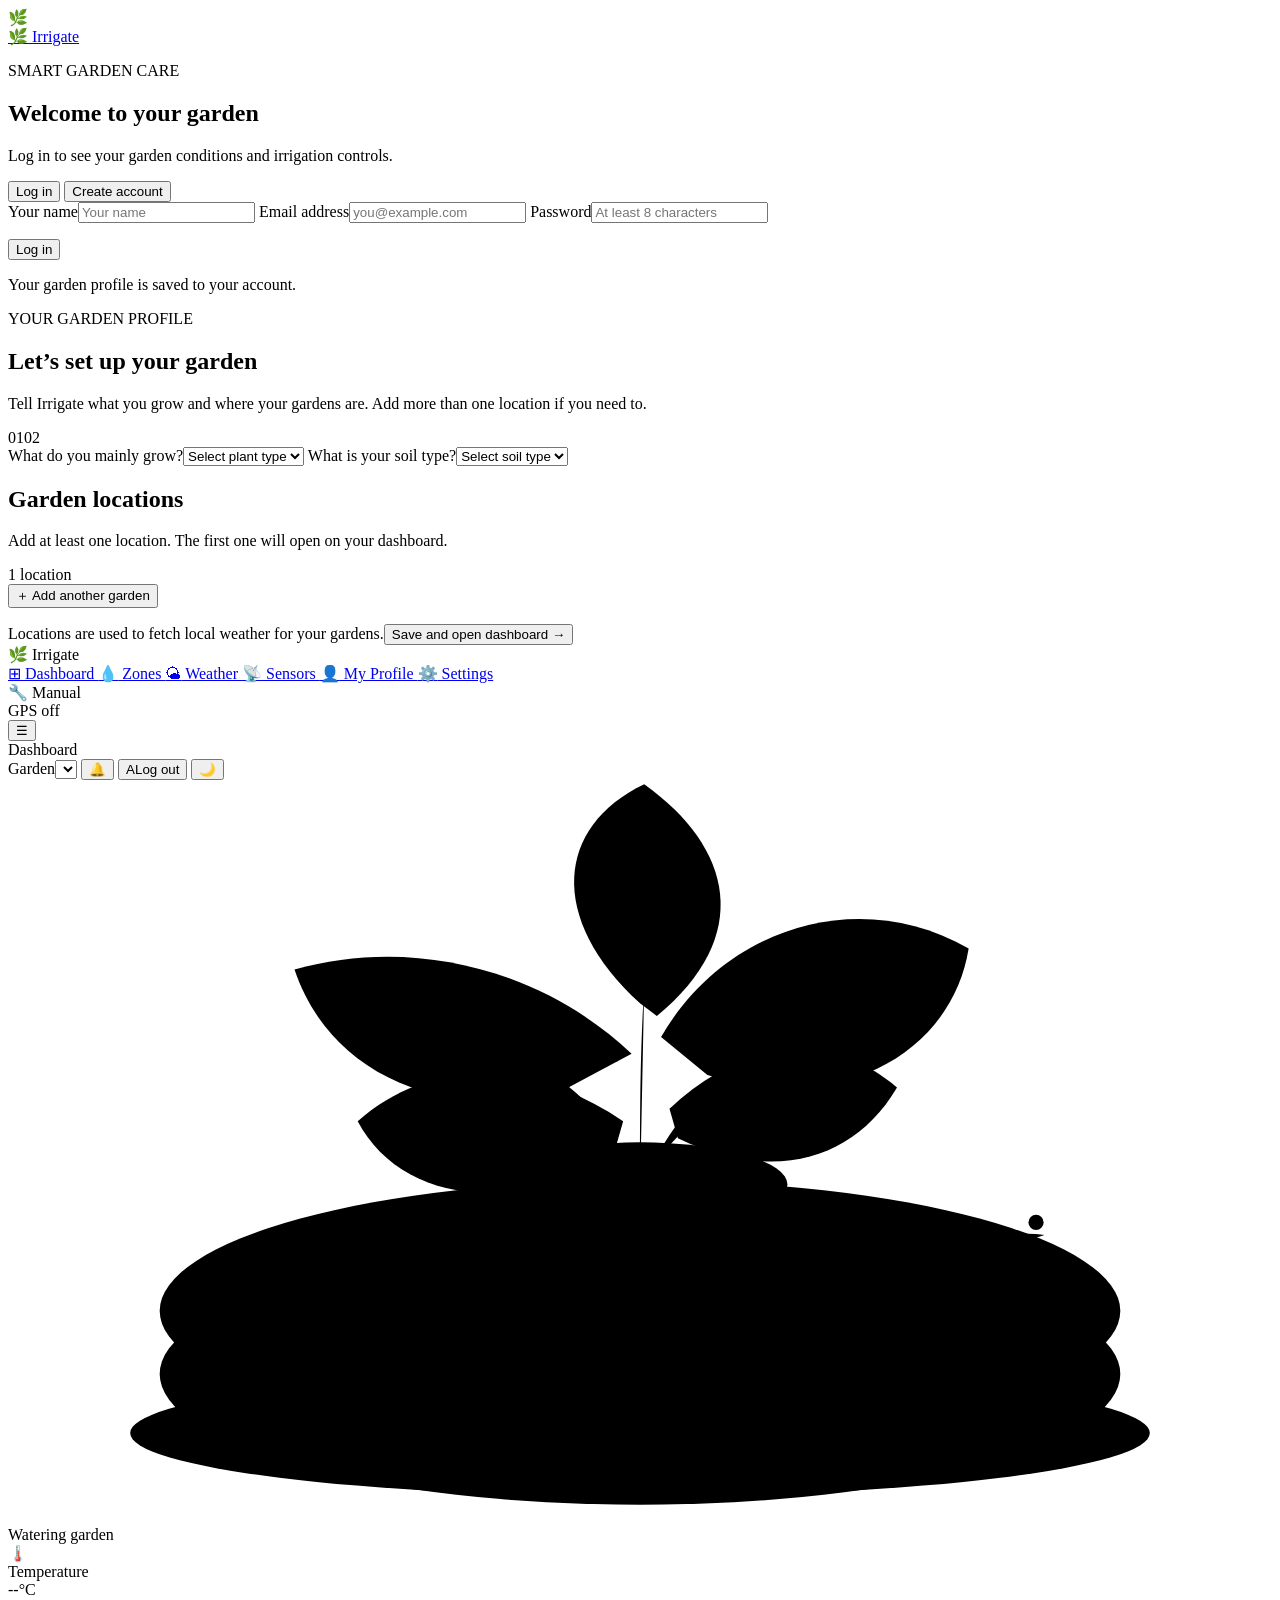
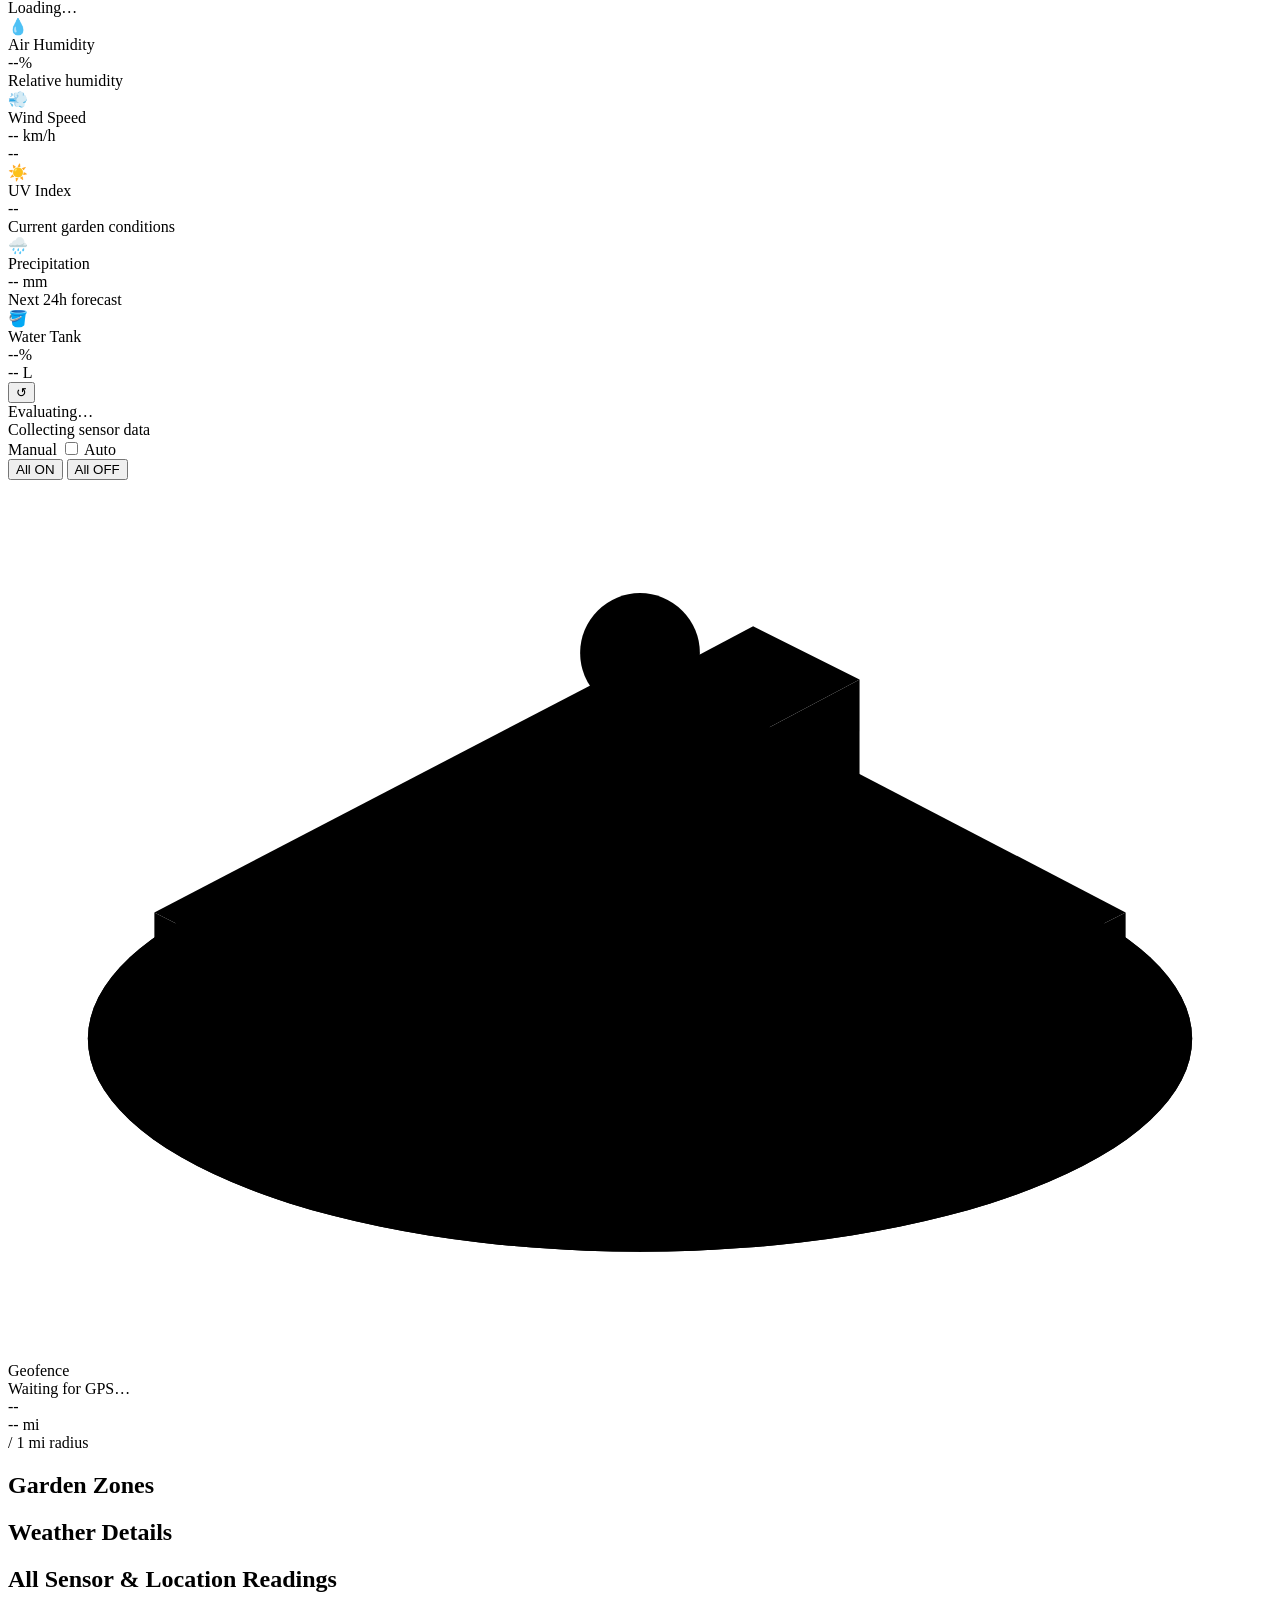
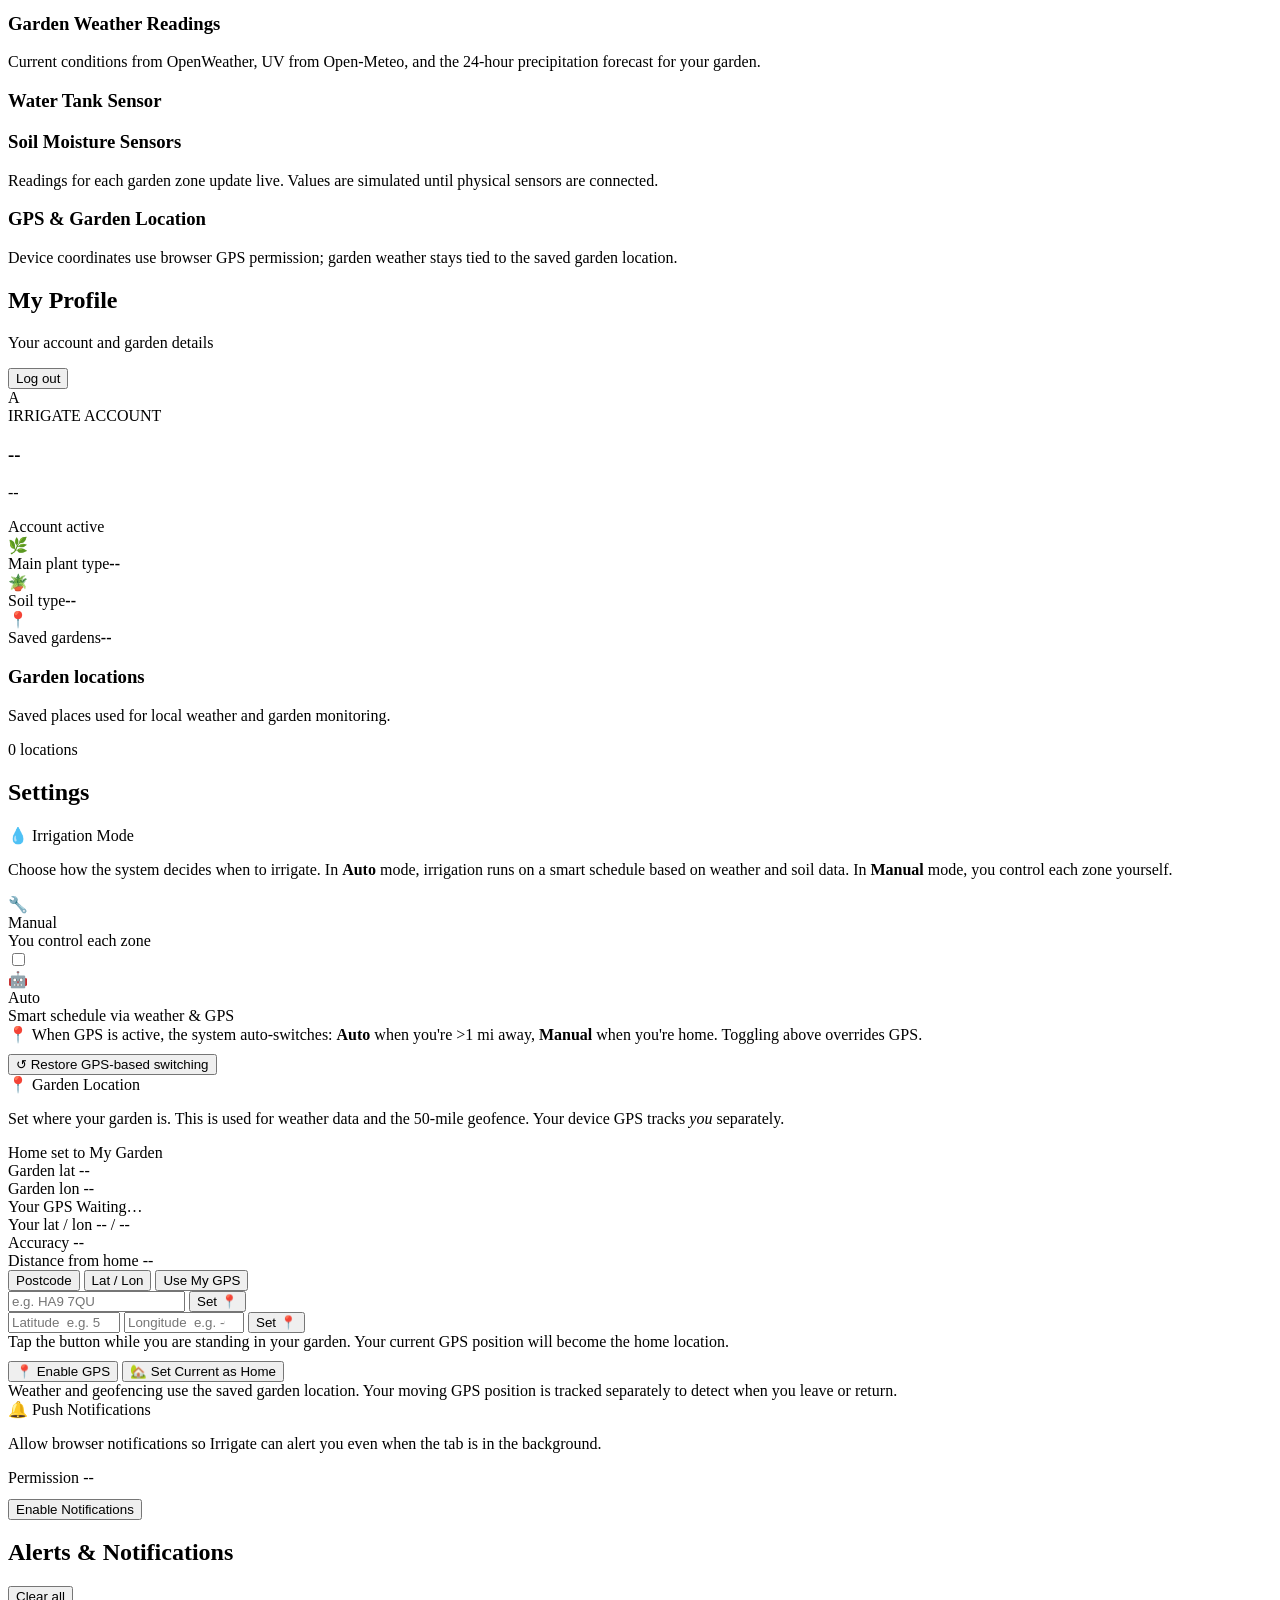
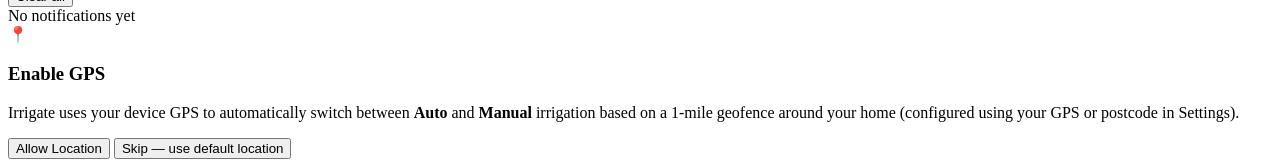
==== commit c2a8927e: "Add profile page with garden details" ====
--- a/templates/index.html
+++ b/templates/index.html
@@ -4,7 +4,7 @@
   <meta charset="UTF-8" />
   <meta name="viewport" content="width=device-width, initial-scale=1.0" />
   <title>🌿 Irrigate — Smart Garden</title>
-  <link rel="stylesheet" href="static/css/style.css?v=auth-onboarding-2" />
+  <link rel="stylesheet" href="static/css/style.css?v=profile-1" />
   <link rel="preconnect" href="https://fonts.googleapis.com" />
   <link href="https://fonts.googleapis.com/css2?family=Inter:wght@300;400;500;600;700&display=swap" rel="stylesheet" />
   <script src="https://cdn.socket.io/4.7.2/socket.io.min.js"></script>
@@ -88,6 +88,9 @@
     </a>
     <a href="#" class="nav-item" data-section="sensors">
       <span class="nav-icon">📡</span> Sensors
+    </a>
+    <a href="#" class="nav-item" data-section="profile">
+      <span class="nav-icon">👤</span> My Profile
     </a>
     <a href="#" class="nav-item" data-section="settings">
       <span class="nav-icon">⚙️</span> Settings
@@ -381,21 +384,32 @@
     </div>
   </section>
 
+  <!-- ── PROFILE ── -->
+  <section class="section" id="section-profile">
+    <div class="profile-page-heading">
+      <div><h2 class="section-heading">My Profile</h2><p class="profile-page-subtitle">Your account and garden details</p></div>
+      <button class="btn btn-sm btn-outline" id="profile-logout-btn" type="button">Log out</button>
+    </div>
+    <article class="profile-hero-card">
+      <div class="profile-avatar" id="profile-avatar">A</div>
+      <div class="profile-identity"><span class="profile-eyebrow">IRRIGATE ACCOUNT</span><h3 id="profile-name">--</h3><p id="profile-email">--</p></div>
+      <div class="profile-account-state"><span class="profile-state-dot"></span> Account active</div>
+    </article>
+    <div class="profile-detail-grid">
+      <article class="profile-detail-card"><span class="profile-detail-icon">🌿</span><div><span class="profile-detail-label">Main plant type</span><strong id="profile-plant-type">--</strong></div></article>
+      <article class="profile-detail-card"><span class="profile-detail-icon">🪴</span><div><span class="profile-detail-label">Soil type</span><strong id="profile-soil-type">--</strong></div></article>
+      <article class="profile-detail-card"><span class="profile-detail-icon">📍</span><div><span class="profile-detail-label">Saved gardens</span><strong id="profile-garden-count">--</strong></div></article>
+    </div>
+    <div class="profile-gardens-section">
+      <div class="profile-section-heading"><div><h3>Garden locations</h3><p>Saved places used for local weather and garden monitoring.</p></div><span class="profile-section-count" id="profile-garden-heading-count">0 locations</span></div>
+      <div class="profile-garden-list" id="profile-gardens"></div>
+    </div>
+  </section>
+
   <!-- ── SETTINGS ── -->
   <section class="section" id="section-settings">
     <h2 class="section-heading">Settings</h2>
     <div class="settings-grid">
-
-      <div class="settings-card">
-        <div class="settings-card-title">👤 Account &amp; garden profile</div>
-        <div class="loc-info-grid">
-          <div class="loc-info-row"><span class="loc-info-key">Signed in as</span><span class="loc-info-val" id="sett-account-email">--</span></div>
-          <div class="loc-info-row"><span class="loc-info-key">Plant type</span><span class="loc-info-val" id="sett-plant-type">--</span></div>
-          <div class="loc-info-row"><span class="loc-info-key">Soil type</span><span class="loc-info-val" id="sett-soil-type">--</span></div>
-          <div class="loc-info-row"><span class="loc-info-key">Saved gardens</span><span class="loc-info-val" id="sett-garden-count">--</span></div>
-        </div>
-        <button class="btn btn-sm btn-outline" id="settings-logout-btn" type="button" style="margin-top:12px">Log out</button>
-      </div>
 
       <!-- Irrigation Mode card -->
       <div class="settings-card">
@@ -557,6 +571,6 @@
   </div>
 </div>
 
-<script src="static/js/app.js?v=auth-onboarding-2"></script>
+<script src="static/js/app.js?v=profile-1"></script>
 </body>
 </html>
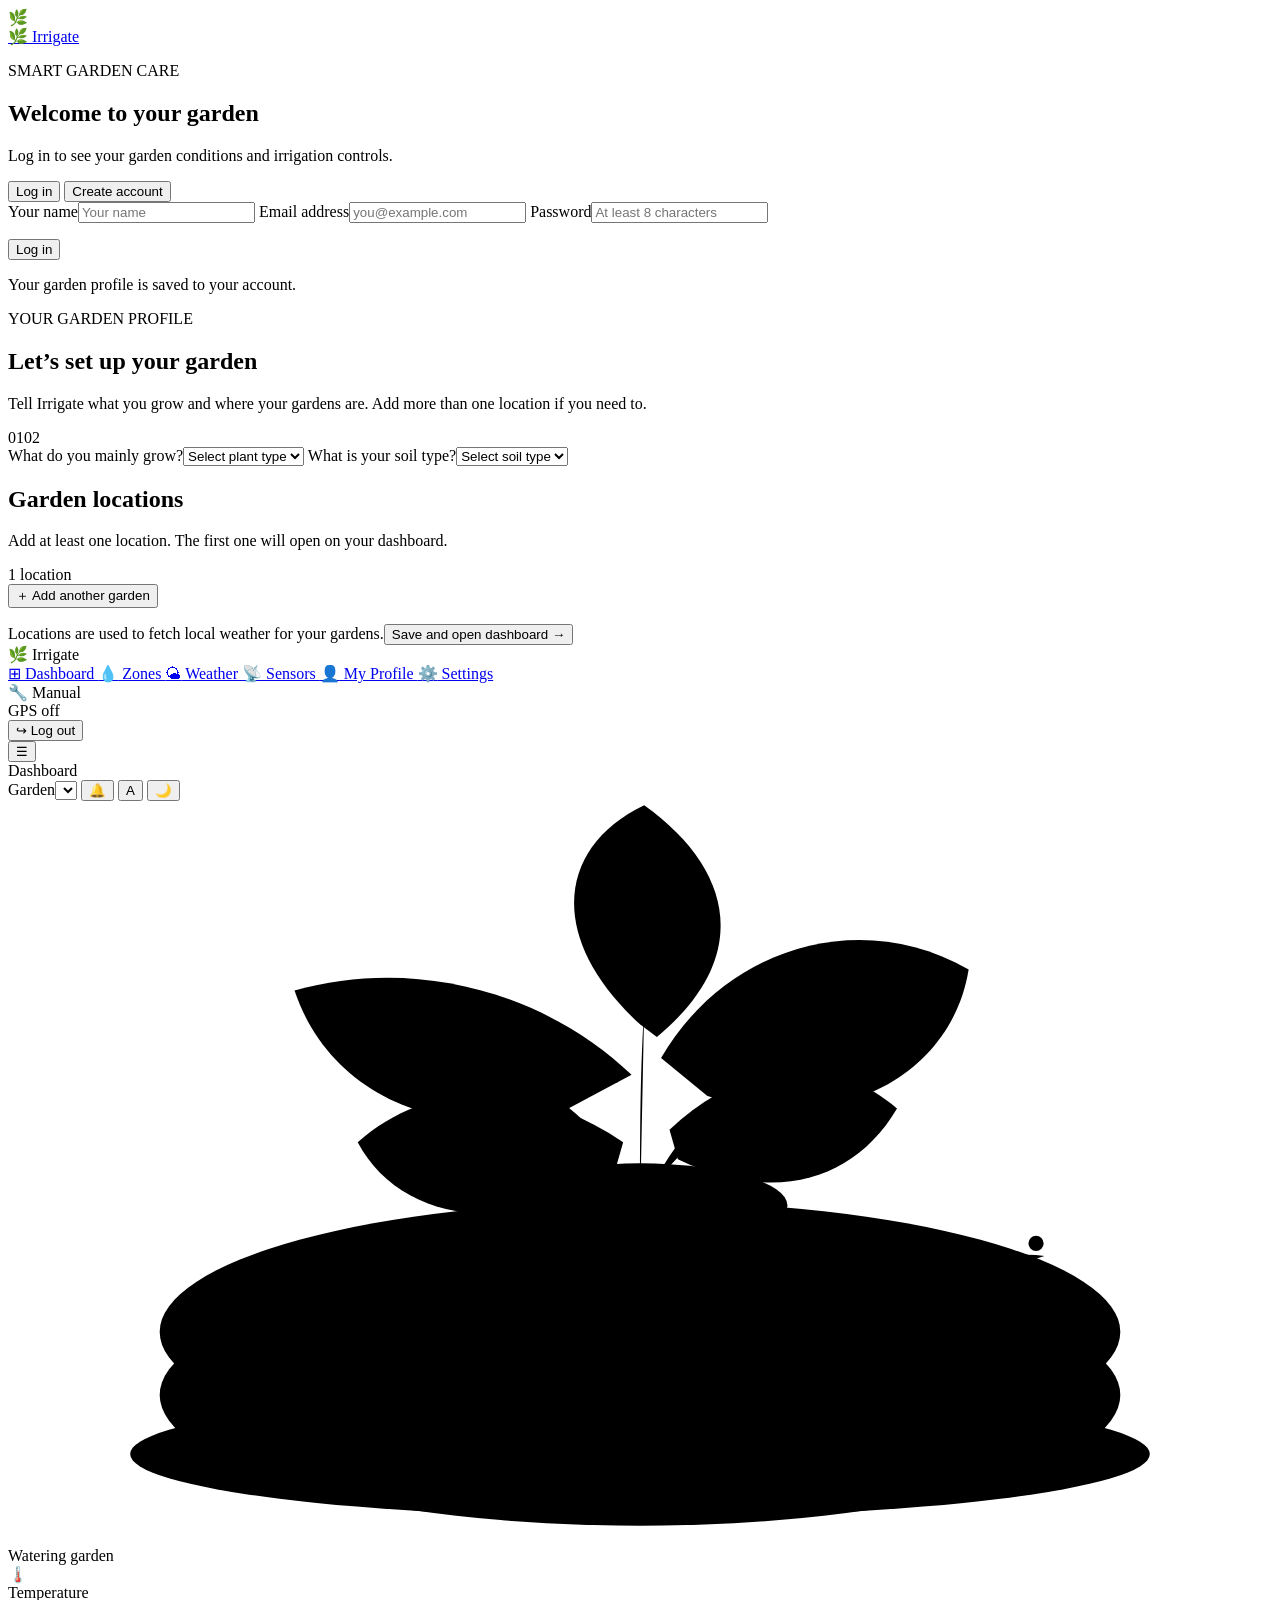
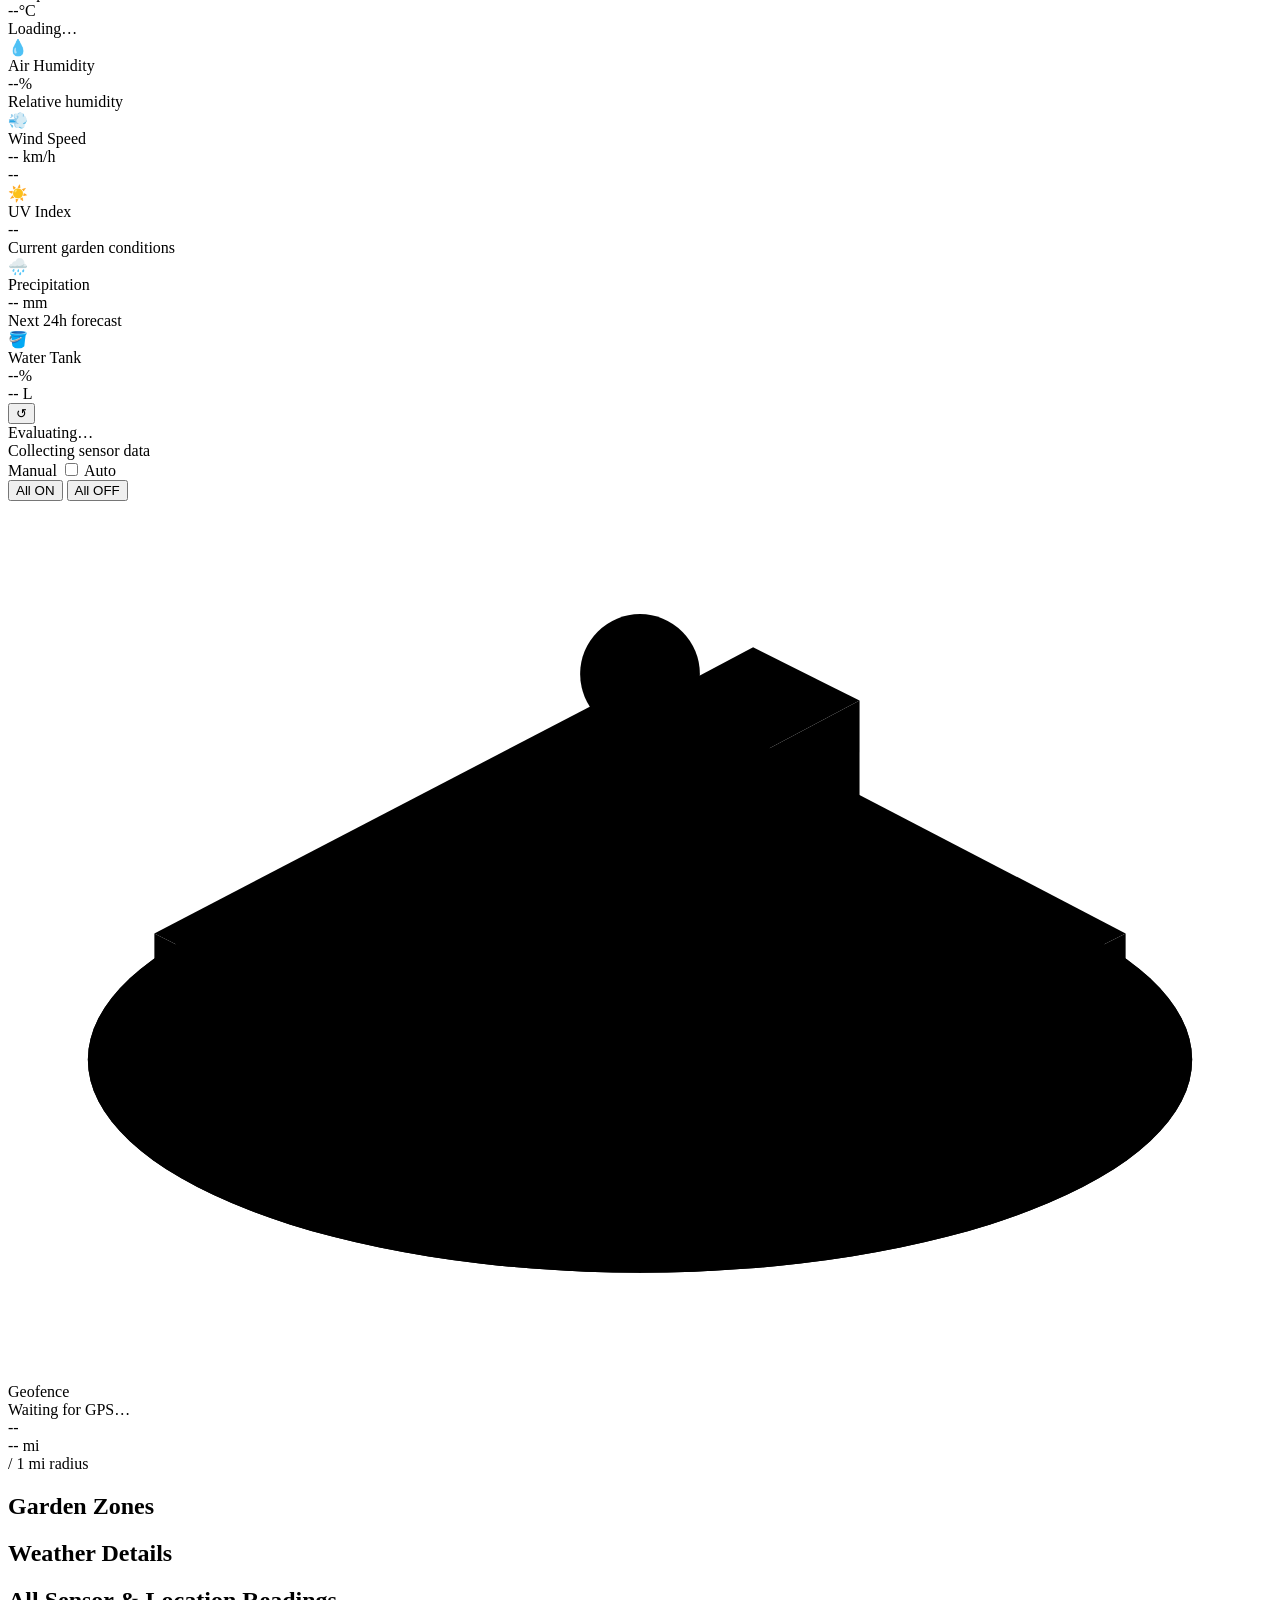
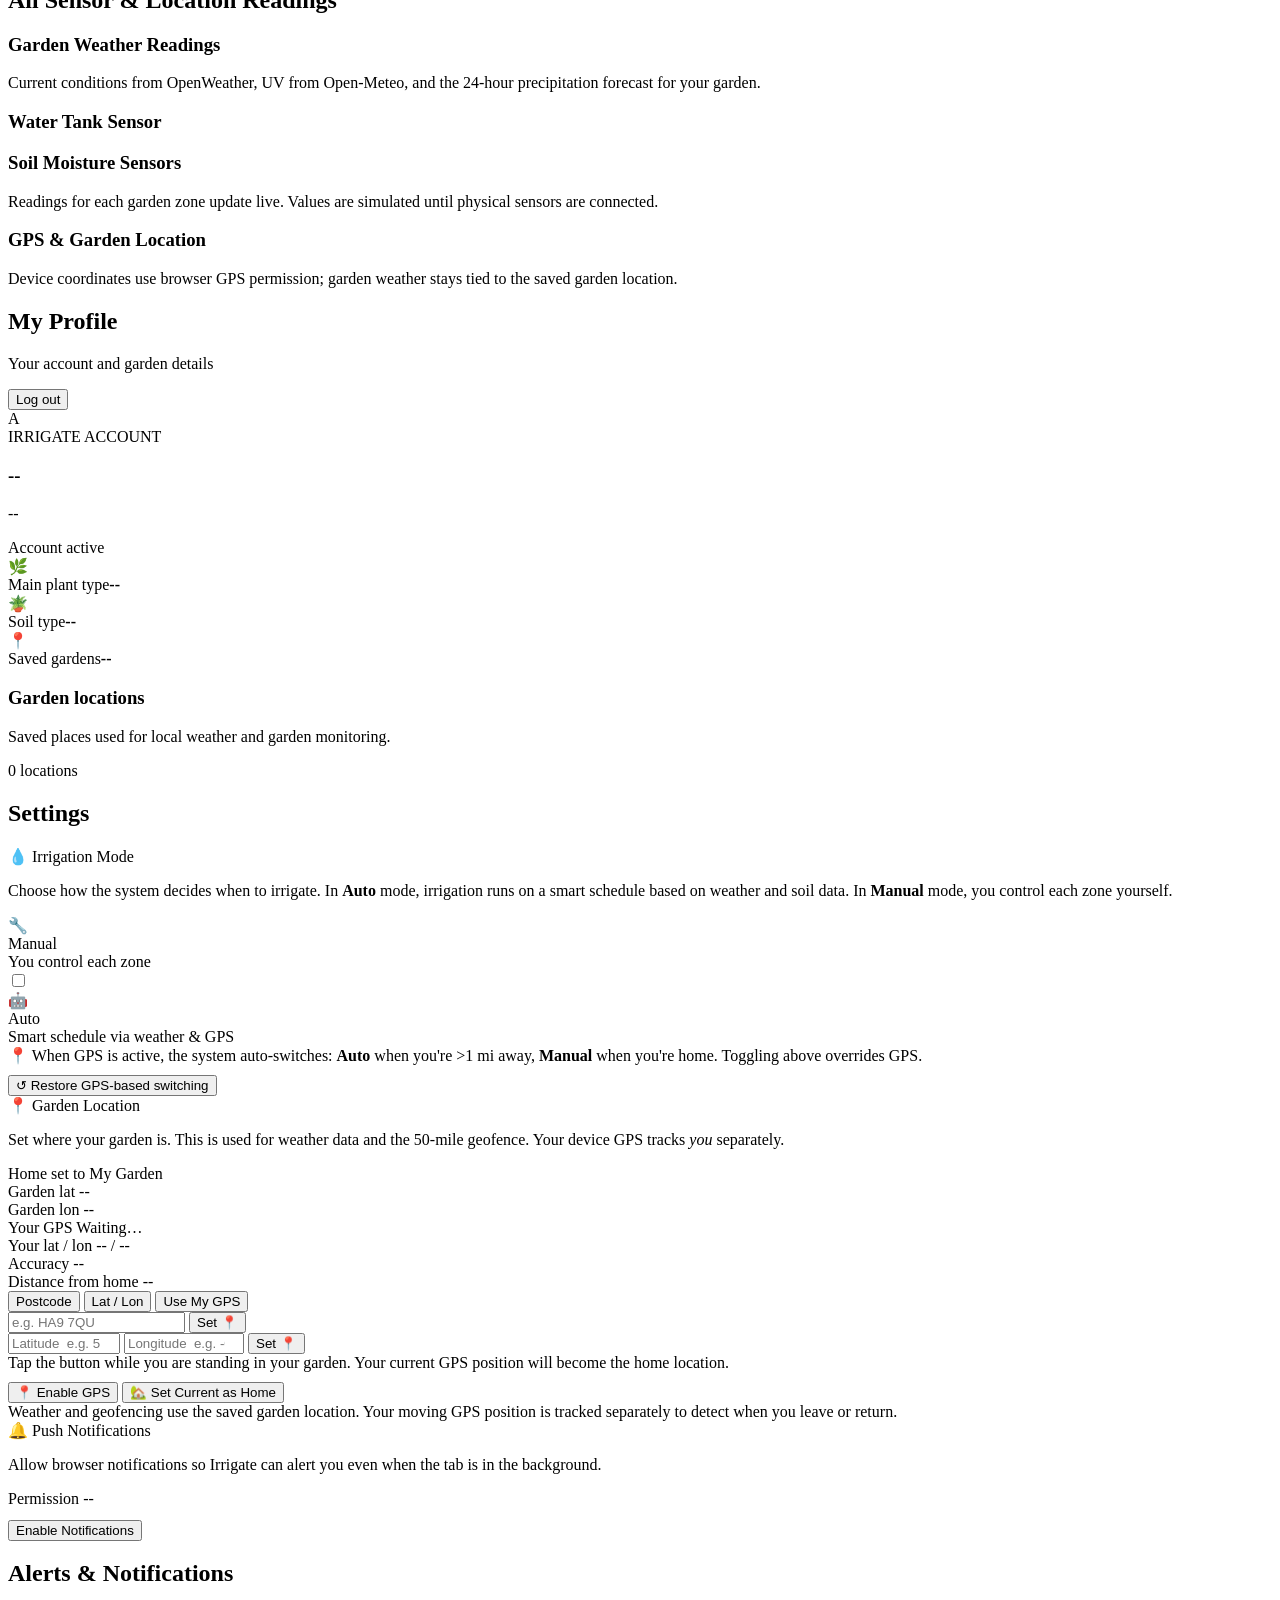
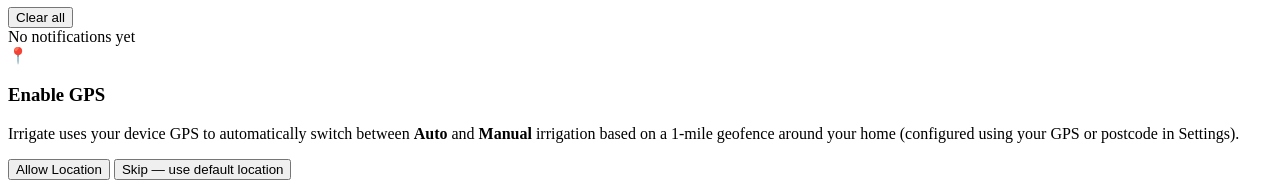
==== commit e3c3e528: "Move logout to sidebar and profile" ====
--- a/templates/index.html
+++ b/templates/index.html
@@ -4,7 +4,7 @@
   <meta charset="UTF-8" />
   <meta name="viewport" content="width=device-width, initial-scale=1.0" />
   <title>🌿 Irrigate — Smart Garden</title>
-  <link rel="stylesheet" href="static/css/style.css?v=profile-1" />
+  <link rel="stylesheet" href="static/css/style.css?v=account-actions-1" />
   <link rel="preconnect" href="https://fonts.googleapis.com" />
   <link href="https://fonts.googleapis.com/css2?family=Inter:wght@300;400;500;600;700&display=swap" rel="stylesheet" />
   <script src="https://cdn.socket.io/4.7.2/socket.io.min.js"></script>
@@ -108,6 +108,7 @@
       <span class="gps-dot" id="gps-dot"></span>
       <span id="gps-text">GPS off</span>
     </div>
+    <button class="sidebar-logout-btn" id="sidebar-logout-btn" type="button"><span aria-hidden="true">↪</span> Log out</button>
   </div>
 </aside>
 
@@ -127,7 +128,7 @@
         <span aria-hidden="true">🔔</span>
         <span class="badge topbar-badge" id="notif-badge" style="display:none">0</span>
       </button>
-      <button class="btn btn-sm btn-ghost account-menu-btn" id="logout-btn" type="button" title="Log out"><span id="account-avatar">A</span><span class="logout-label">Log out</span></button>
+      <button class="btn btn-sm btn-ghost account-menu-btn" id="profile-btn" type="button" title="My Profile" aria-label="Open My Profile"><span id="account-avatar">A</span></button>
       <button class="btn btn-sm btn-ghost" id="theme-btn" title="Toggle theme">🌙</button>
     </div>
   </header>
@@ -571,6 +572,6 @@
   </div>
 </div>
 
-<script src="static/js/app.js?v=profile-1"></script>
+<script src="static/js/app.js?v=account-actions-1"></script>
 </body>
 </html>
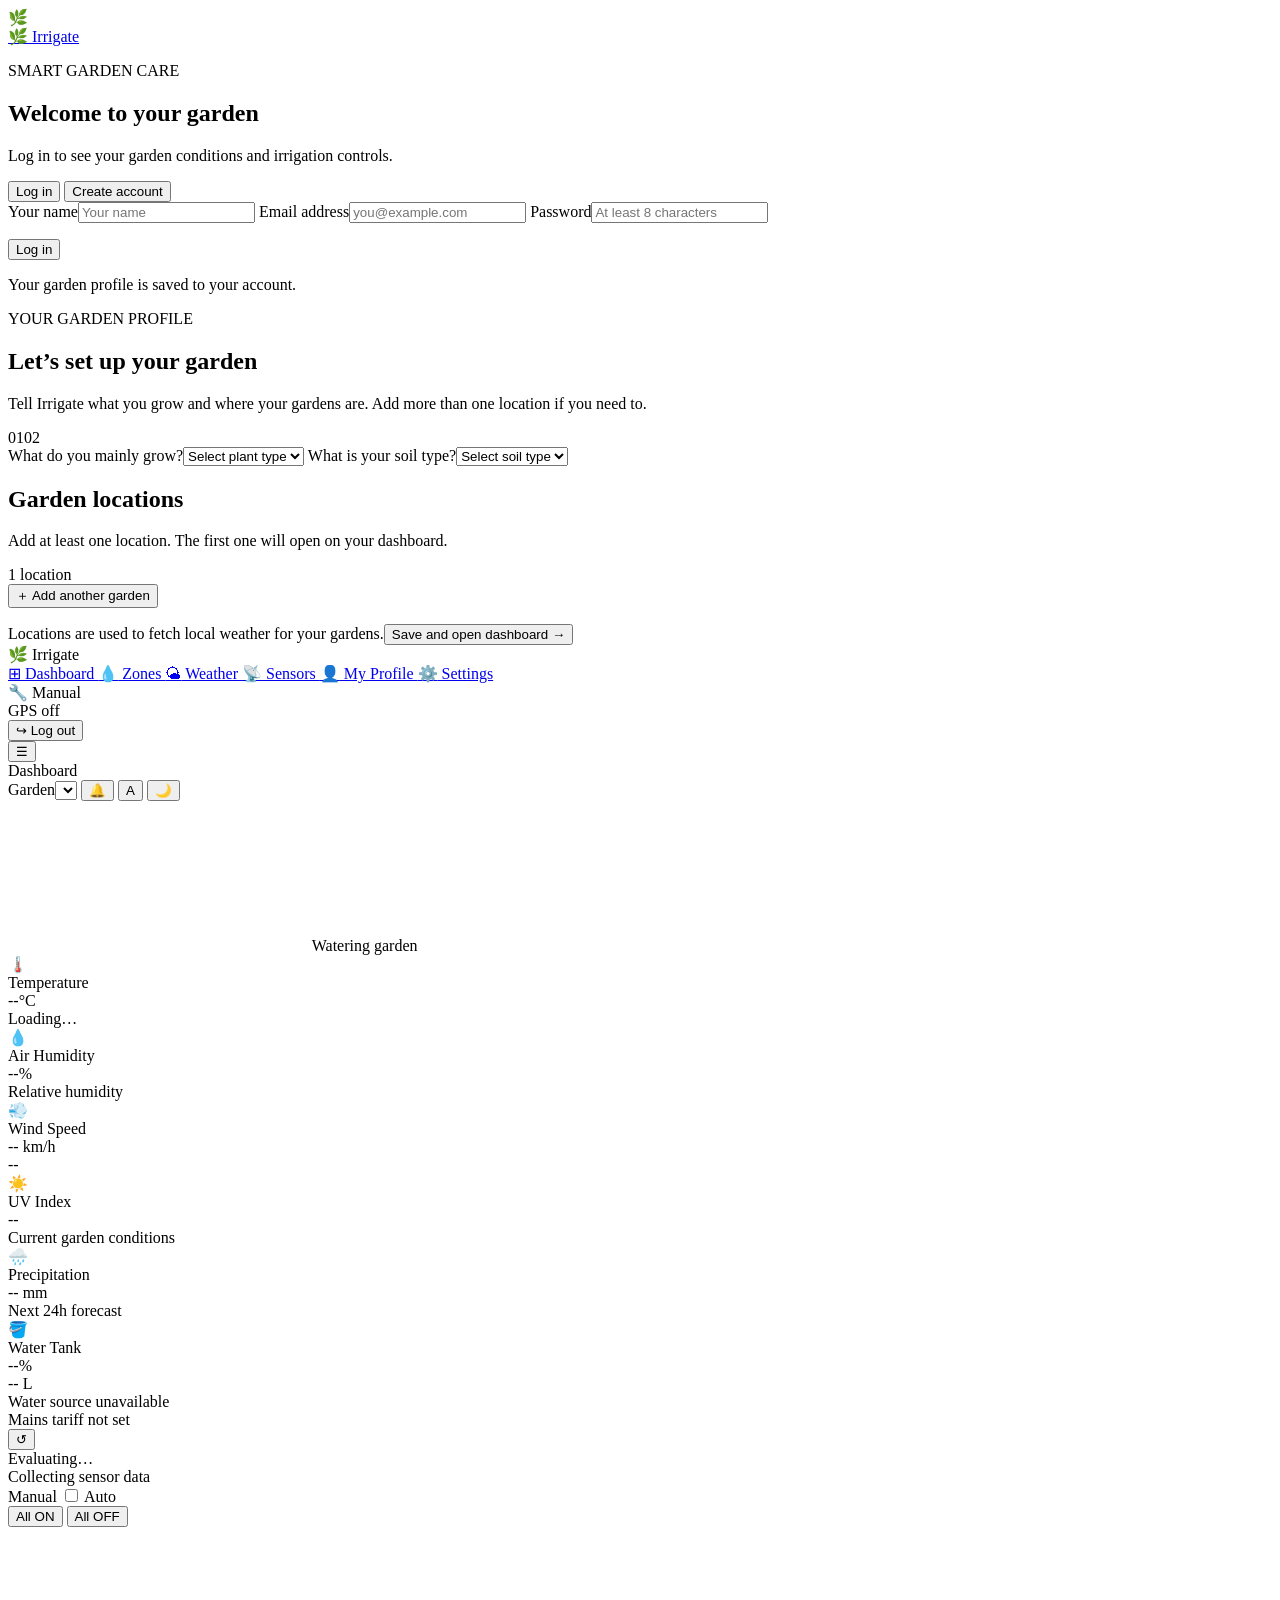
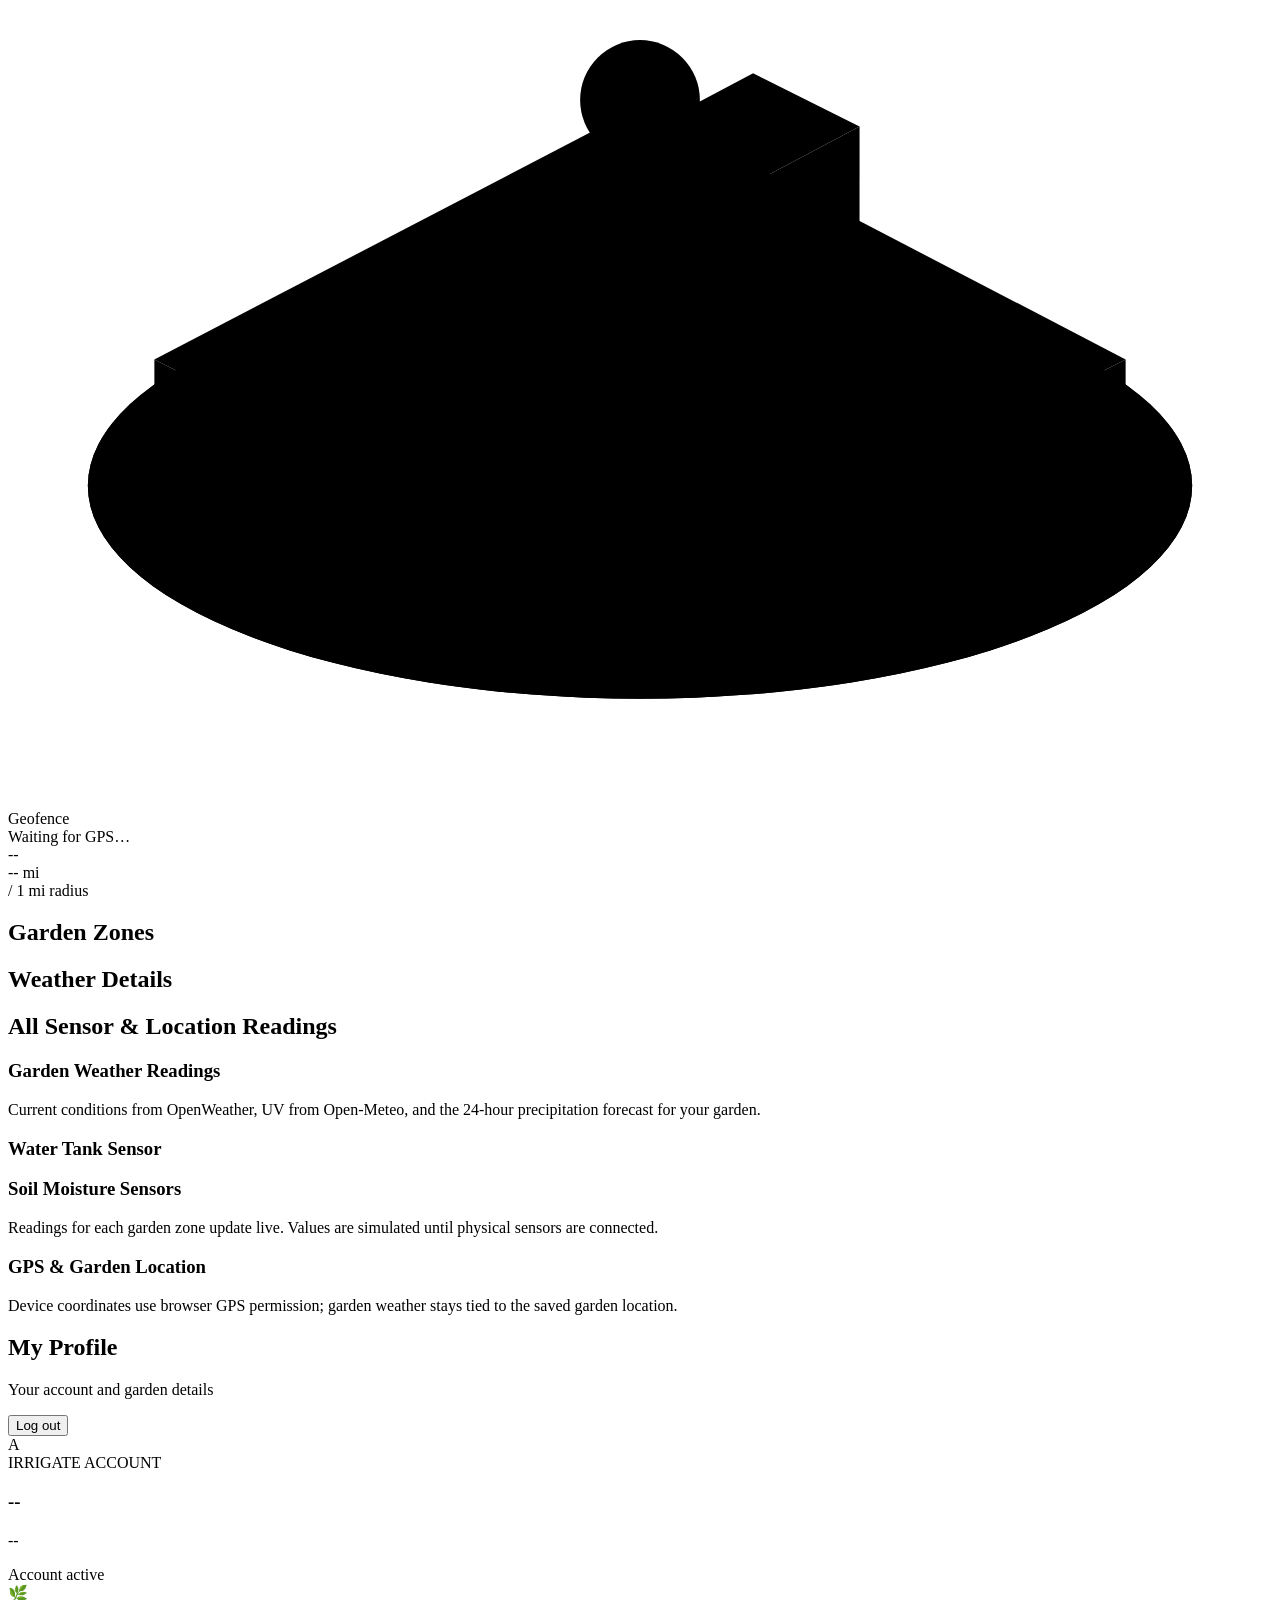
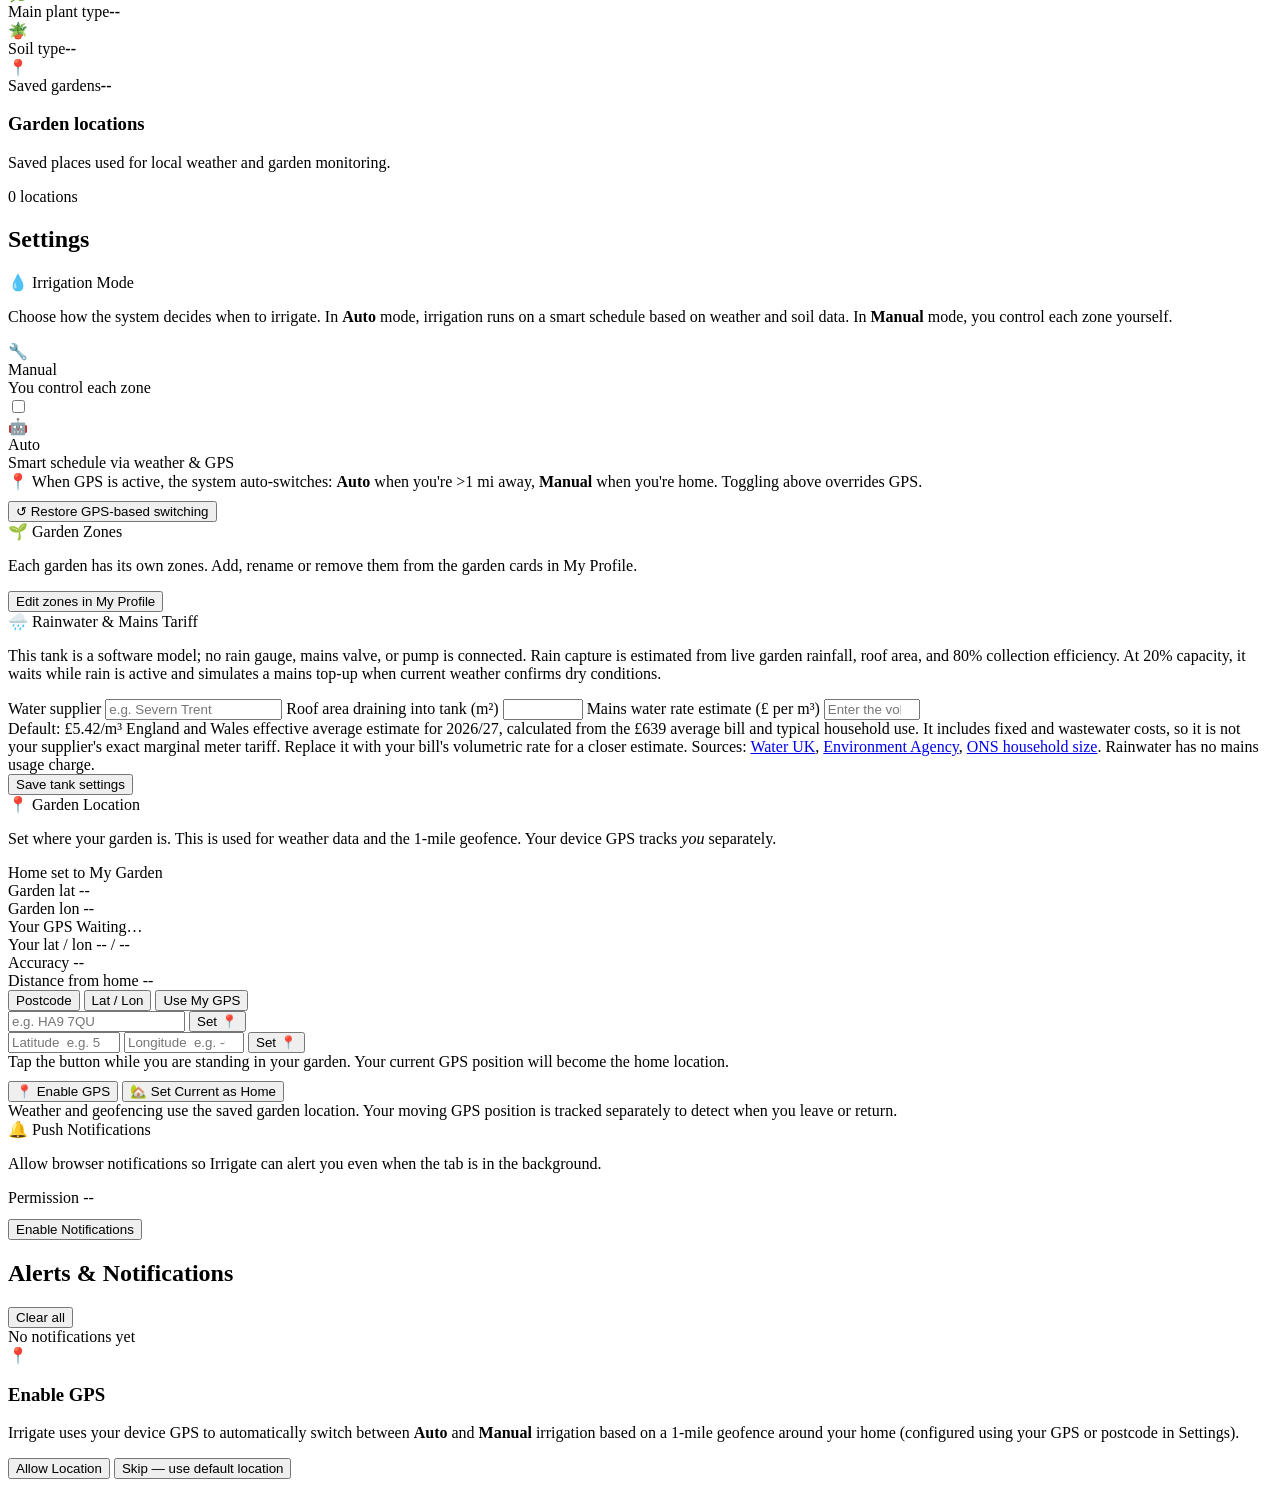
==== commit f4413ad7: "Add per-garden zones and fix account login - Remove stray auth/gardens/models blueprints that overro" ====
--- a/templates/index.html
+++ b/templates/index.html
@@ -4,7 +4,7 @@
   <meta charset="UTF-8" />
   <meta name="viewport" content="width=device-width, initial-scale=1.0" />
   <title>🌿 Irrigate — Smart Garden</title>
-  <link rel="stylesheet" href="static/css/style.css?v=account-actions-1" />
+  <link rel="stylesheet" href="static/css/style.css?v=tank-rain-1" />
   <link rel="preconnect" href="https://fonts.googleapis.com" />
   <link href="https://fonts.googleapis.com/css2?family=Inter:wght@300;400;500;600;700&display=swap" rel="stylesheet" />
   <script src="https://cdn.socket.io/4.7.2/socket.io.min.js"></script>
@@ -64,6 +64,10 @@
       <label class="auth-field"><span>UK postcode</span><div class="postcode-field"><input data-garden-postcode type="text" maxlength="8" autocomplete="postal-code" placeholder="e.g. HA9 7QU" /><button class="btn btn-sm btn-outline" type="button" data-garden-find>Find</button></div></label>
     </div>
     <div class="setup-garden-actions"><button class="text-action" type="button" data-garden-gps>◎ Use current GPS</button><span data-garden-result role="status"></span></div>
+    <div class="setup-garden-zones">
+      <div class="setup-garden-zones-head"><strong>Zones in this garden</strong><span>Name each area you water. Tick “Sheltered” for areas rain can’t reach.</span></div>
+      <div data-zone-editor></div>
+    </div>
   </article>
 </template>
 
@@ -137,82 +141,9 @@
   <section class="section active" id="section-dashboard">
 
     <div class="watering-animation" id="watering-animation" aria-hidden="true">
-      <svg class="watering-animation-art" viewBox="0 0 300 176" focusable="false" role="img" aria-label="Animated potted plant on an aqua irrigation platform">
-        <defs>
-          <linearGradient id="watering-platform-side" x1="0" y1="0" x2="0" y2="1">
-            <stop offset="0" stop-color="#149d8c" />
-            <stop offset="1" stop-color="#075d60" />
-          </linearGradient>
-          <radialGradient id="watering-platform-surface" cx="45%" cy="32%" r="75%">
-            <stop offset="0" stop-color="#42ffe0" />
-            <stop offset=".72" stop-color="#14ddc8" />
-            <stop offset="1" stop-color="#08a999" />
-          </radialGradient>
-          <linearGradient id="watering-pot-surface" x1="0" y1="0" x2="1" y2=".7">
-            <stop offset="0" stop-color="#e8a36a" />
-            <stop offset=".48" stop-color="#b9673c" />
-            <stop offset="1" stop-color="#773d2d" />
-          </linearGradient>
-          <linearGradient id="watering-leaf-surface" x1="0" y1="0" x2="1" y2="1">
-            <stop offset="0" stop-color="#d8f442" />
-            <stop offset=".5" stop-color="#8cca32" />
-            <stop offset="1" stop-color="#398b43" />
-          </linearGradient>
-          <linearGradient id="watering-leaf-light" x1="0" y1="0" x2="1" y2="1">
-            <stop offset="0" stop-color="#efff73" />
-            <stop offset="1" stop-color="#83c83d" />
-          </linearGradient>
-        </defs>
-        <ellipse class="watering-shadow" cx="150" cy="155" rx="121" ry="15" />
-        <g class="watering-platform">
-          <ellipse class="watering-platform-side" cx="150" cy="141" rx="114" ry="31" />
-          <ellipse class="watering-platform-top" cx="150" cy="126" rx="114" ry="31" />
-          <ellipse class="watering-platform-edge" cx="150" cy="126" rx="108" ry="27" />
-          <ellipse class="watering-platform-highlight" cx="150" cy="127" rx="82" ry="19" />
-        </g>
-        <g class="watering-orbit">
-          <ellipse cx="150" cy="126" rx="96" ry="23" />
-          <circle class="watering-drop drop-one" cx="63" cy="120" r="2.2" />
-          <circle class="watering-drop drop-two" cx="228" cy="132" r="2.6" />
-        </g>
-        <g class="watering-plant">
-          <g class="plant-leaf leaf-left">
-            <path class="leaf-fill" d="M148 65C127 45 96 37 68 45c8 24 34 37 65 28Z" />
-            <path class="leaf-vein" d="M145 67C120 56 97 48 74 47" />
-          </g>
-          <g class="plant-leaf leaf-right">
-            <path class="leaf-fill leaf-fill-light" d="M155 61c15-26 47-36 73-21-4 25-31 40-62 30Z" />
-            <path class="leaf-vein" d="M159 64c21-12 41-19 63-22" />
-          </g>
-          <g class="plant-leaf leaf-low">
-            <path class="leaf-fill" d="M146 81c-22-15-46-15-63 0 10 19 37 23 61 7Z" />
-            <path class="leaf-vein" d="M143 84c-19-7-36-9-53-3" />
-          </g>
-          <g class="plant-leaf leaf-top">
-            <path class="leaf-fill leaf-fill-light" d="M150 53c-22-20-20-42 1-52 21 15 26 36 3 55Z" />
-            <path class="leaf-vein" d="M151 51c1-18 1-31 0-45" />
-          </g>
-          <g class="plant-leaf leaf-right-low">
-            <path class="leaf-fill" d="M157 78c18-17 39-18 54-5-10 17-29 23-52 12Z" />
-            <path class="leaf-vein" d="M160 81c16-8 30-10 45-8" />
-          </g>
-          <path class="plant-stem" d="M150 98c0-19 0-33 1-49M148 97c-2-14-12-23-23-30M153 91c7-13 16-22 27-29" />
-          <path class="plant-pot" d="M116 96h68l-8 27c-15 10-37 10-52 0Z" />
-          <ellipse class="plant-pot-rim" cx="150" cy="96" rx="35" ry="10" />
-          <ellipse class="plant-soil" cx="150" cy="96" rx="28" ry="6.4" />
-          <path class="plant-pot-shine" d="M123 101l5 18" />
-        </g>
-        <g class="irrigation-spray">
-          <path d="M221 116q13-10 25-8M220 120q17-3 30 3M218 124q10 3 17 10" />
-          <circle class="watering-drop drop-three" cx="244" cy="105" r="1.8" />
-          <circle class="watering-drop drop-four" cx="250" cy="124" r="1.5" />
-          <circle class="watering-drop drop-five" cx="235" cy="139" r="1.7" />
-        </g>
-        <g class="irrigation-emitter">
-          <rect x="216" y="119" width="5" height="14" rx="2" />
-          <circle cx="218.5" cy="118" r="3" />
-        </g>
-      </svg>
+      <video class="watering-animation-video" id="watering-animation-video" muted loop playsinline preload="metadata" poster="static/media/watering-plant-poster.jpg" tabindex="-1">
+        <source src="static/media/watering-plant.mp4" type="video/mp4" />
+      </video>
       <span class="watering-animation-label" id="watering-animation-label">Watering garden</span>
     </div>
 
@@ -264,8 +195,10 @@
           <div class="card-label">Water Tank</div>
           <div class="card-value" id="tank-pct">--%</div>
           <div class="card-sub" id="tank-litres">-- L</div>
-        </div>
-        <button class="refill-btn" id="refill-btn" title="Refill tank">↺</button>
+          <div class="card-sub" id="tank-source">Water source unavailable</div>
+          <div class="card-sub" id="tank-cost">Mains tariff not set</div>
+        </div>
+        <button class="refill-btn" id="refill-btn" title="Top up from mains">↺</button>
       </div>
     </div>
 
@@ -442,11 +375,36 @@
         </button>
       </div>
 
+      <div class="settings-card">
+        <div class="settings-card-title">🌱 Garden Zones</div>
+        <p class="settings-desc">Each garden has its own zones. Add, rename or remove them from the garden cards in My Profile.</p>
+        <button class="btn btn-sm btn-primary" type="button" id="edit-zones-profile-btn">Edit zones in My Profile</button>
+      </div>
+
+      <div class="settings-card">
+        <div class="settings-card-title">🌧️ Rainwater &amp; Mains Tariff</div>
+        <p class="settings-desc">This tank is a software model; no rain gauge, mains valve, or pump is connected. Rain capture is estimated from live garden rainfall, roof area, and 80% collection efficiency. At 20% capacity, it waits while rain is active and simulates a mains top-up when current weather confirms dry conditions.</p>
+        <form id="tank-settings-form" class="zone-name-editor">
+          <label class="zone-name-field">Water supplier
+            <input type="text" class="loc-input" id="water-supplier-input" maxlength="80" placeholder="e.g. Severn Trent" />
+          </label>
+          <label class="zone-name-field">Roof area draining into tank (m²)
+            <input type="number" class="loc-input" id="catchment-area-input" min="1" max="1000" step="0.1" required />
+          </label>
+          <label class="zone-name-field">Mains water rate estimate (£ per m³)
+            <input type="number" class="loc-input" id="water-tariff-input" min="0" max="100" step="0.0001" placeholder="Enter the volumetric rate from your bill" />
+          </label>
+          <p class="settings-desc" style="margin:0">Default: £5.42/m³ England and Wales effective average estimate for 2026/27, calculated from the £639 average bill and typical household use. It includes fixed and wastewater costs, so it is not your supplier's exact marginal meter tariff. Replace it with your bill's volumetric rate for a closer estimate. Sources: <a href="https://www.water.org.uk/annual-average-bill-changes-2026-27" target="_blank" rel="noopener">Water UK</a>, <a href="https://www.gov.uk/government/publications/water-resources-2025-2026-analysis-of-the-water-industrys-annual-water-resources-performance/water-resources-2025-to-2026-analysis-of-the-water-industrys-annual-water-resources-performance" target="_blank" rel="noopener">Environment Agency</a>, <a href="https://www.ons.gov.uk/peoplepopulationandcommunity/birthsdeathsandmarriages/families/bulletins/familiesandhouseholds/2025" target="_blank" rel="noopener">ONS household size</a>. Rainwater has no mains usage charge.</p>
+          <button class="btn btn-sm btn-primary" type="submit">Save tank settings</button>
+          <div class="loc-feedback" id="tank-settings-feedback" role="status" aria-live="polite"></div>
+        </form>
+      </div>
+
       <!-- Location card -->
       <div class="settings-card">
         <div class="settings-card-title">📍 Garden Location</div>
         <p class="settings-desc">
-          Set where your garden is. This is used for weather data and the 50-mile geofence.
+          Set where your garden is. This is used for weather data and the 1-mile geofence.
           Your device GPS tracks <em>you</em> separately.
         </p>
 
@@ -572,6 +530,6 @@
   </div>
 </div>
 
-<script src="static/js/app.js?v=account-actions-1"></script>
+<script src="static/js/app.js?v=tank-rain-1"></script>
 </body>
 </html>
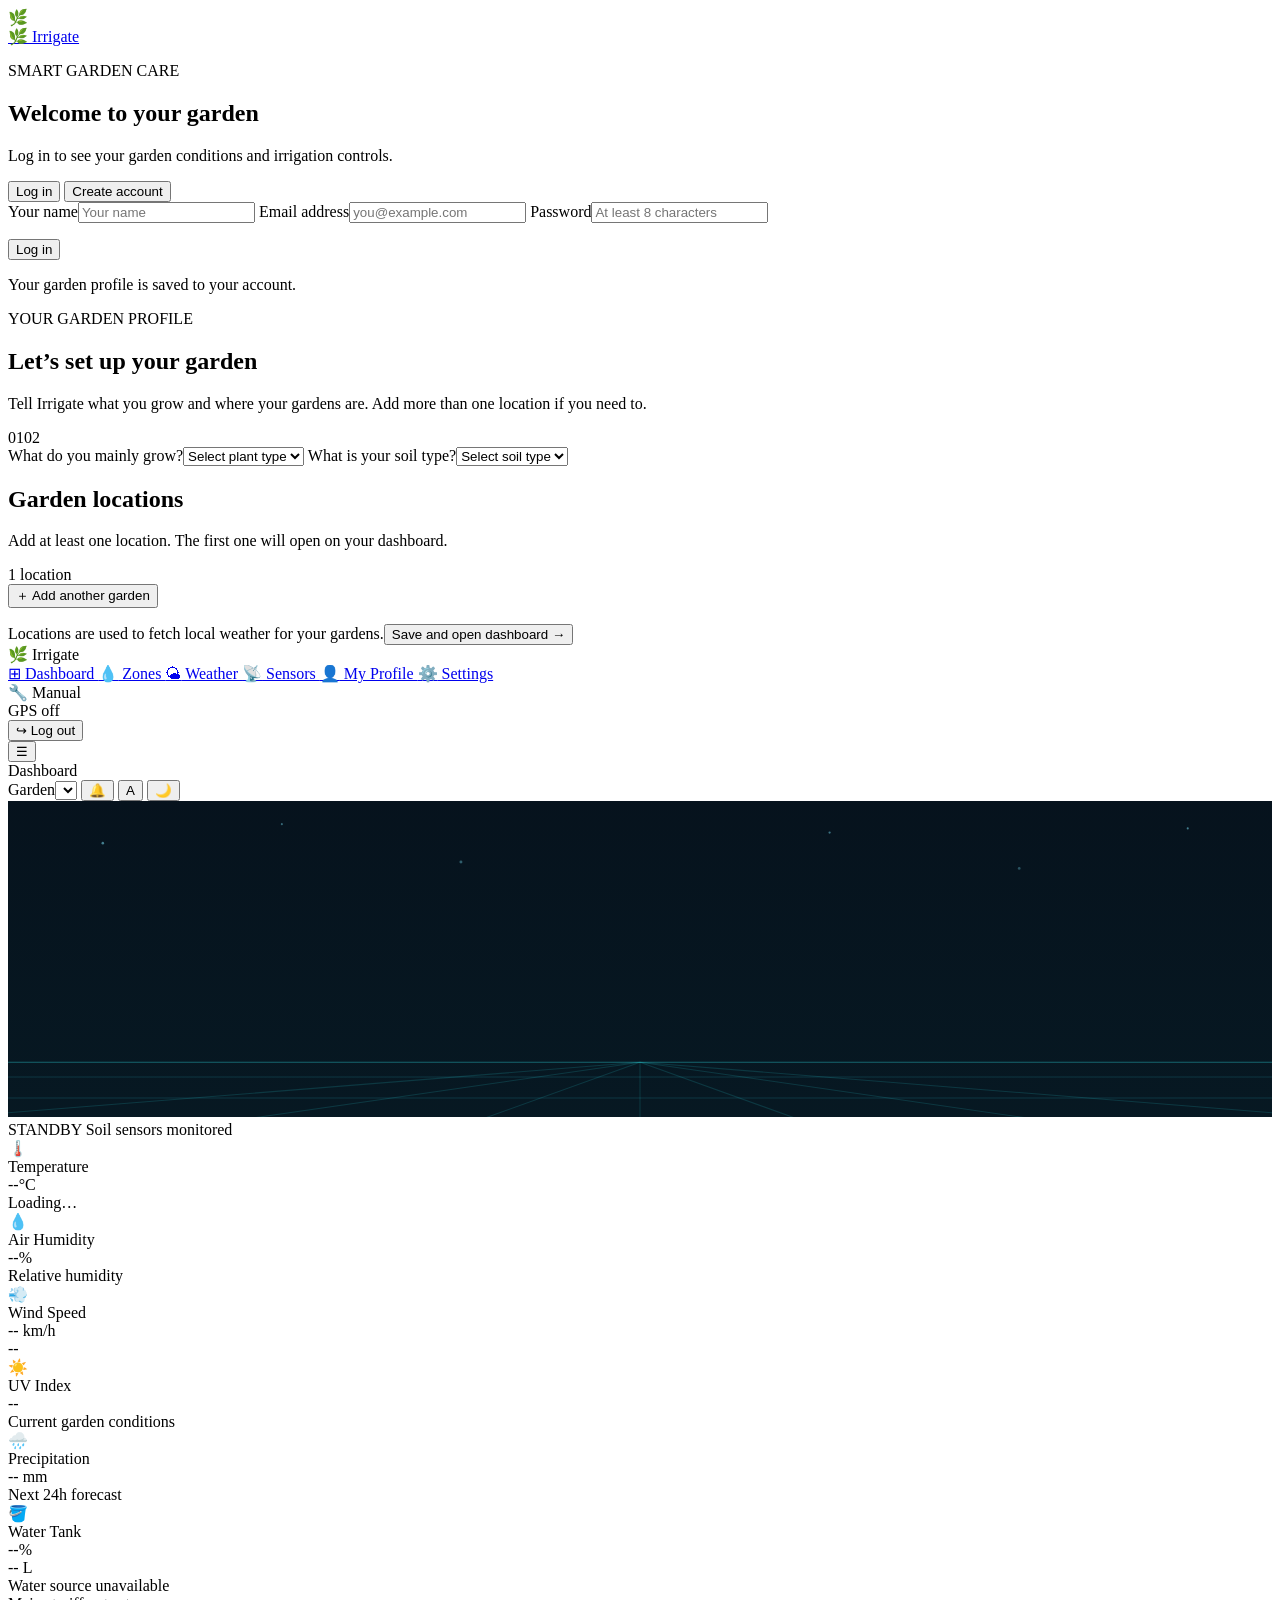
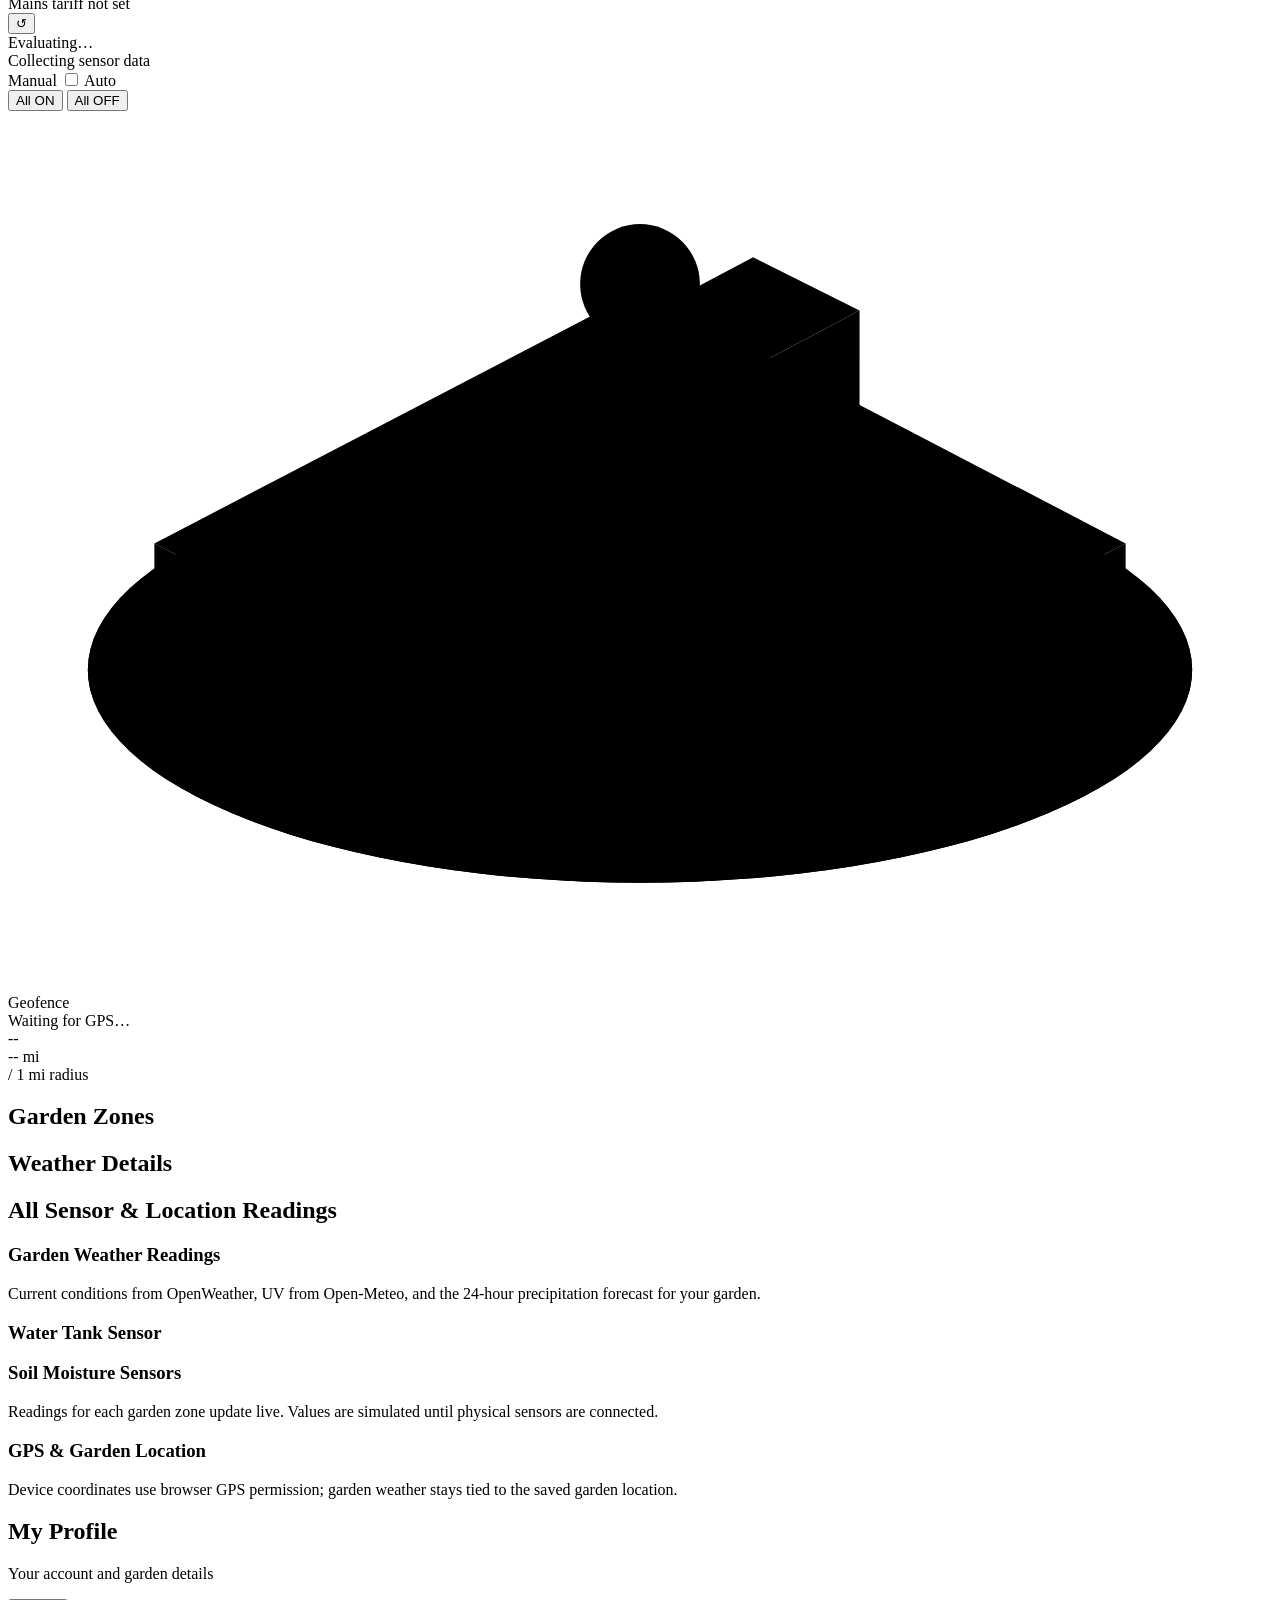
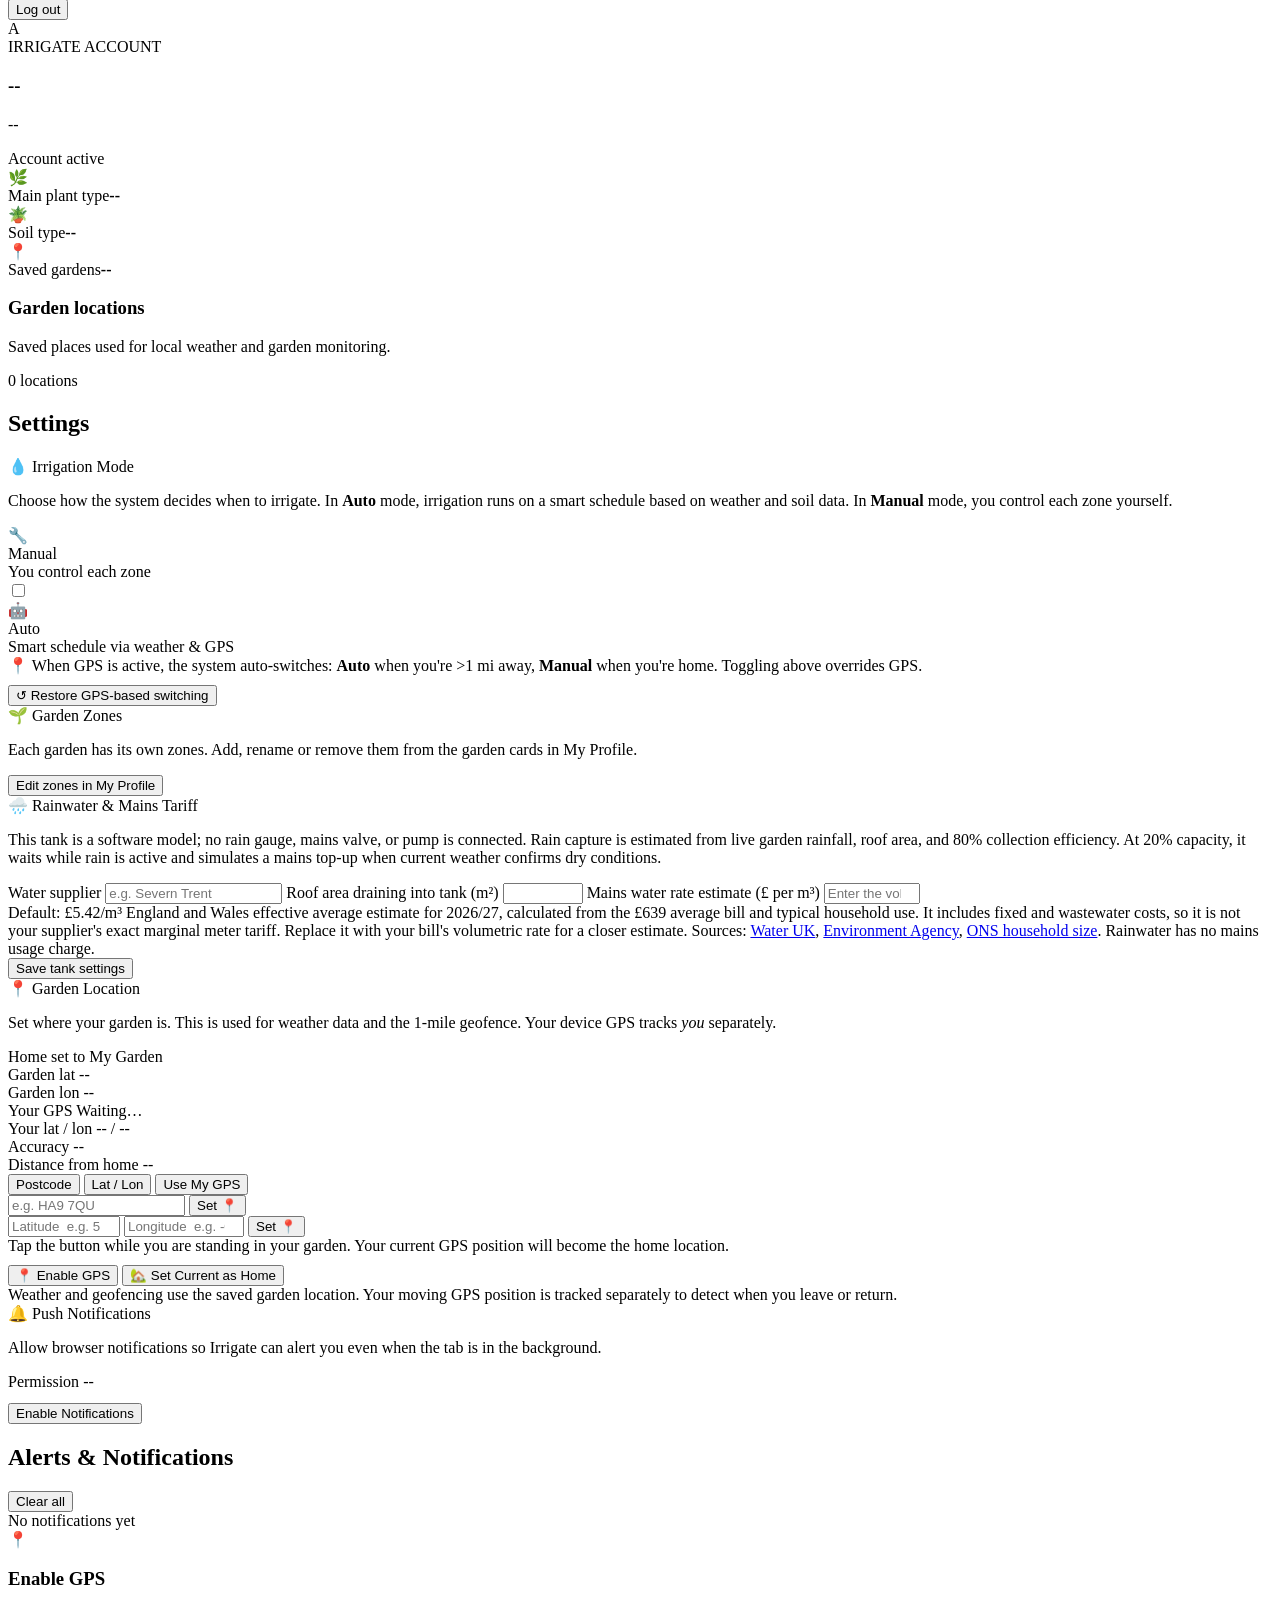
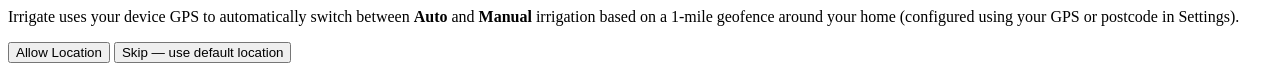
==== commit 4c308141: "Add plant and soil type per zone and a futuristic watering panel - Each zone can have its own plant " ====
--- a/templates/index.html
+++ b/templates/index.html
@@ -140,11 +140,50 @@
   <!-- ── DASHBOARD ── -->
   <section class="section active" id="section-dashboard">
 
-    <div class="watering-animation" id="watering-animation" aria-hidden="true">
-      <video class="watering-animation-video" id="watering-animation-video" muted loop playsinline preload="metadata" poster="static/media/watering-plant-poster.jpg" tabindex="-1">
-        <source src="static/media/watering-plant.mp4" type="video/mp4" />
-      </video>
-      <span class="watering-animation-label" id="watering-animation-label">Watering garden</span>
+    <div class="garden-hero" id="garden-hero" role="img" aria-label="Garden status">
+      <svg class="garden-hero-svg" viewBox="0 0 1200 300" preserveAspectRatio="xMidYMid meet" aria-hidden="true">
+        <defs>
+          <linearGradient id="heroSky" x1="0" y1="0" x2="0" y2="1">
+            <stop offset="0" stop-color="#050b16"/><stop offset=".72" stop-color="#071a24"/><stop offset="1" stop-color="#03070d"/>
+          </linearGradient>
+          <linearGradient id="leafGrad" x1="0" y1="1" x2="0" y2="0">
+            <stop offset="0" stop-color="#16c26b"/><stop offset="1" stop-color="#9dffbf"/>
+          </linearGradient>
+          <linearGradient id="beamGrad" x1="0" y1="0" x2="0" y2="1">
+            <stop offset="0" stop-color="#7fe9ff" stop-opacity=".75"/><stop offset="1" stop-color="#34f5ff" stop-opacity="0"/>
+          </linearGradient>
+          <radialGradient id="podGlow" cx=".5" cy=".5" r=".5">
+            <stop offset="0" stop-color="#34f5ff" stop-opacity=".45"/><stop offset="1" stop-color="#34f5ff" stop-opacity="0"/>
+          </radialGradient>
+          <filter id="neonGlow" x="-50%" y="-50%" width="200%" height="200%">
+            <feGaussianBlur stdDeviation="2.4" result="b"/><feMerge><feMergeNode in="b"/><feMergeNode in="SourceGraphic"/></feMerge>
+          </filter>
+          <linearGradient id="scanGrad" x1="0" y1="0" x2="1" y2="0">
+            <stop offset="0" stop-color="#34f5ff" stop-opacity="0"/><stop offset=".5" stop-color="#34f5ff" stop-opacity=".18"/><stop offset="1" stop-color="#34f5ff" stop-opacity="0"/>
+          </linearGradient>
+        </defs>
+        <rect x="-2000" y="-400" width="5200" height="1100" fill="url(#heroSky)"/>
+        <g class="hero-grid" stroke="#34f5ff" stroke-opacity=".14" stroke-width="1">
+          <line x1="-2000" y1="248" x2="3200" y2="248" stroke-opacity=".35"/>
+          <line x1="-2000" y1="262" x2="3200" y2="262"/>
+          <line x1="-2000" y1="282" x2="3200" y2="282"/>
+          <line x1="600" y1="248" x2="-300" y2="320"/><line x1="600" y1="248" x2="100" y2="320"/>
+          <line x1="600" y1="248" x2="400" y2="320"/><line x1="600" y1="248" x2="600" y2="320"/>
+          <line x1="600" y1="248" x2="800" y2="320"/><line x1="600" y1="248" x2="1100" y2="320"/>
+          <line x1="600" y1="248" x2="1500" y2="320"/>
+        </g>
+        <g class="hero-stars" fill="#7fe9ff">
+          <circle cx="90" cy="40" r="1.2" opacity=".5"/><circle cx="260" cy="22" r="1" opacity=".4"/><circle cx="430" cy="58" r="1.4" opacity=".35"/>
+          <circle cx="780" cy="30" r="1.1" opacity=".45"/><circle cx="960" cy="64" r="1.3" opacity=".3"/><circle cx="1120" cy="26" r="1" opacity=".5"/>
+        </g>
+        <rect class="hero-scan" x="-200" y="0" width="160" height="300" fill="url(#scanGrad)"/>
+        <g id="hero-pods"></g>
+      </svg>
+      <div class="garden-hero-hud">
+        <span class="hud-dot"></span>
+        <span class="hud-title" id="garden-hero-status">STANDBY</span>
+        <span class="hud-sub" id="garden-hero-sub">Soil sensors monitored</span>
+      </div>
     </div>
 
     <!-- Weather summary row -->
